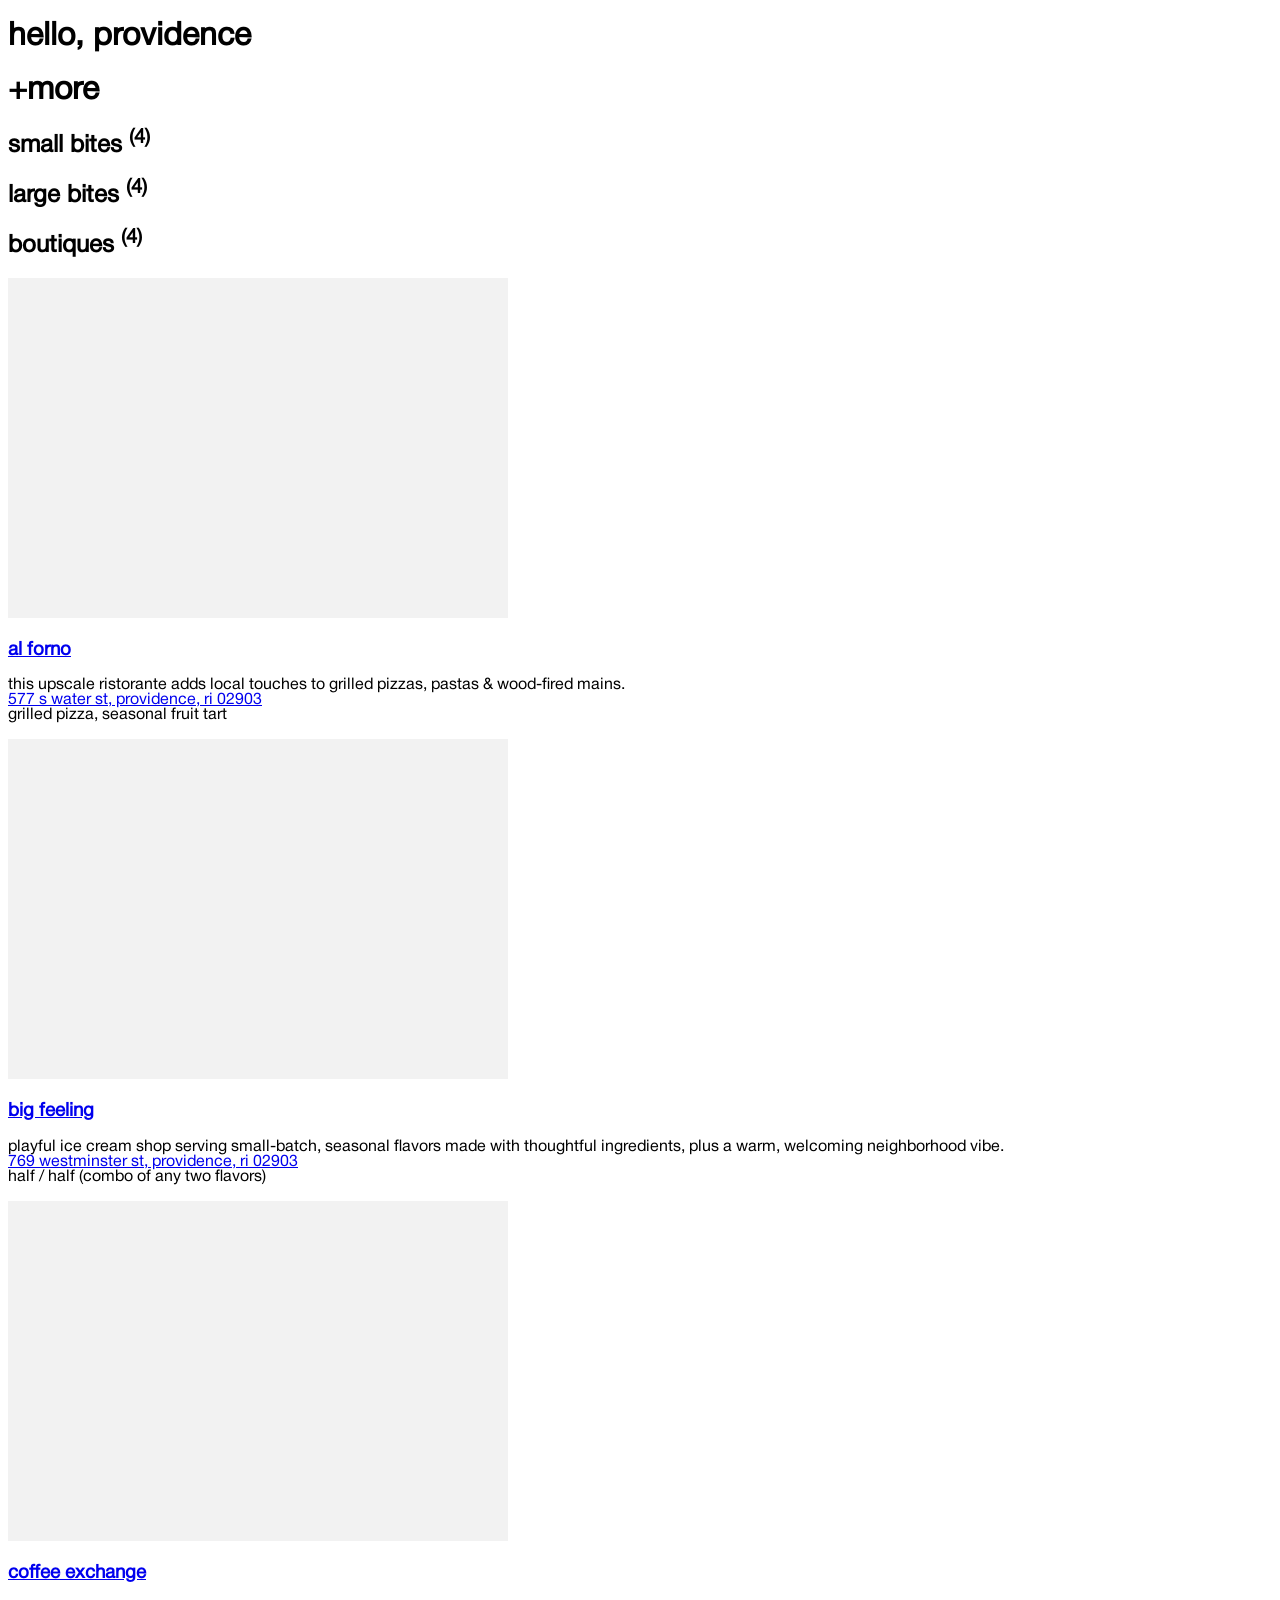
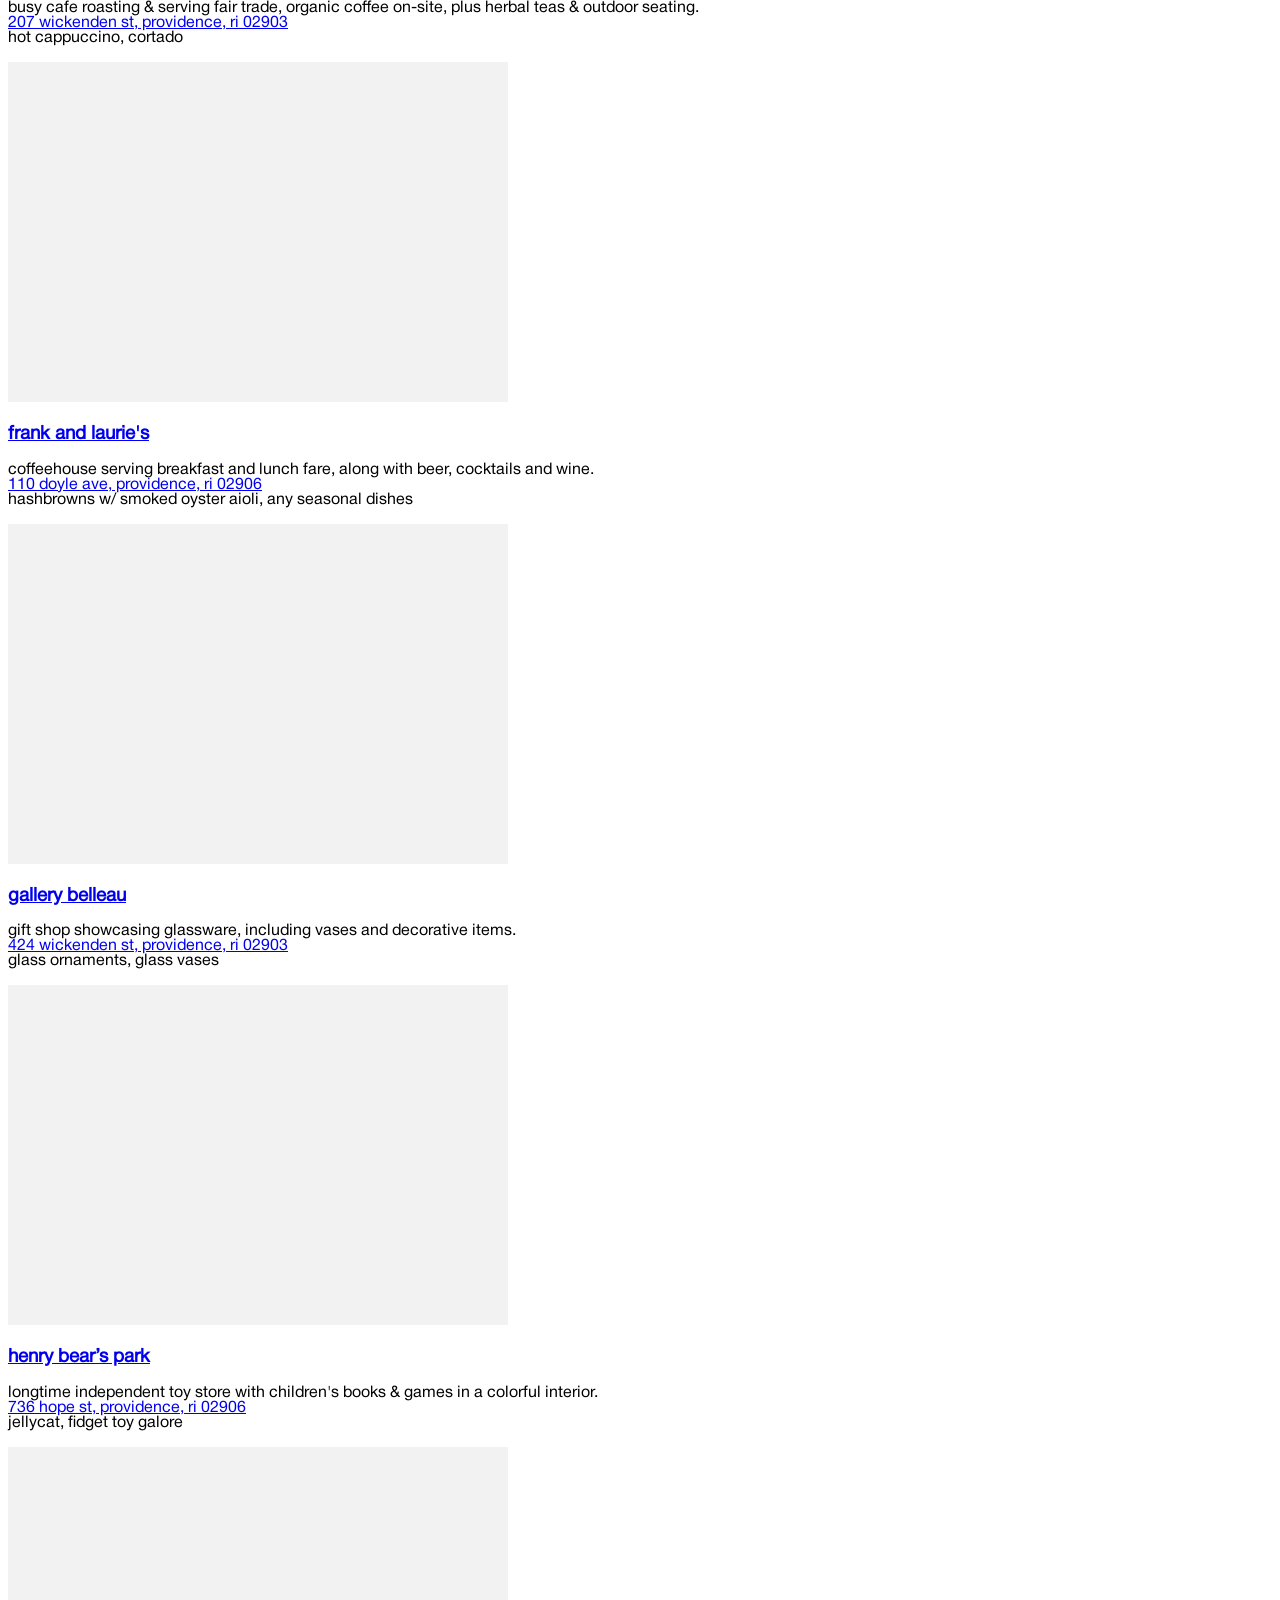
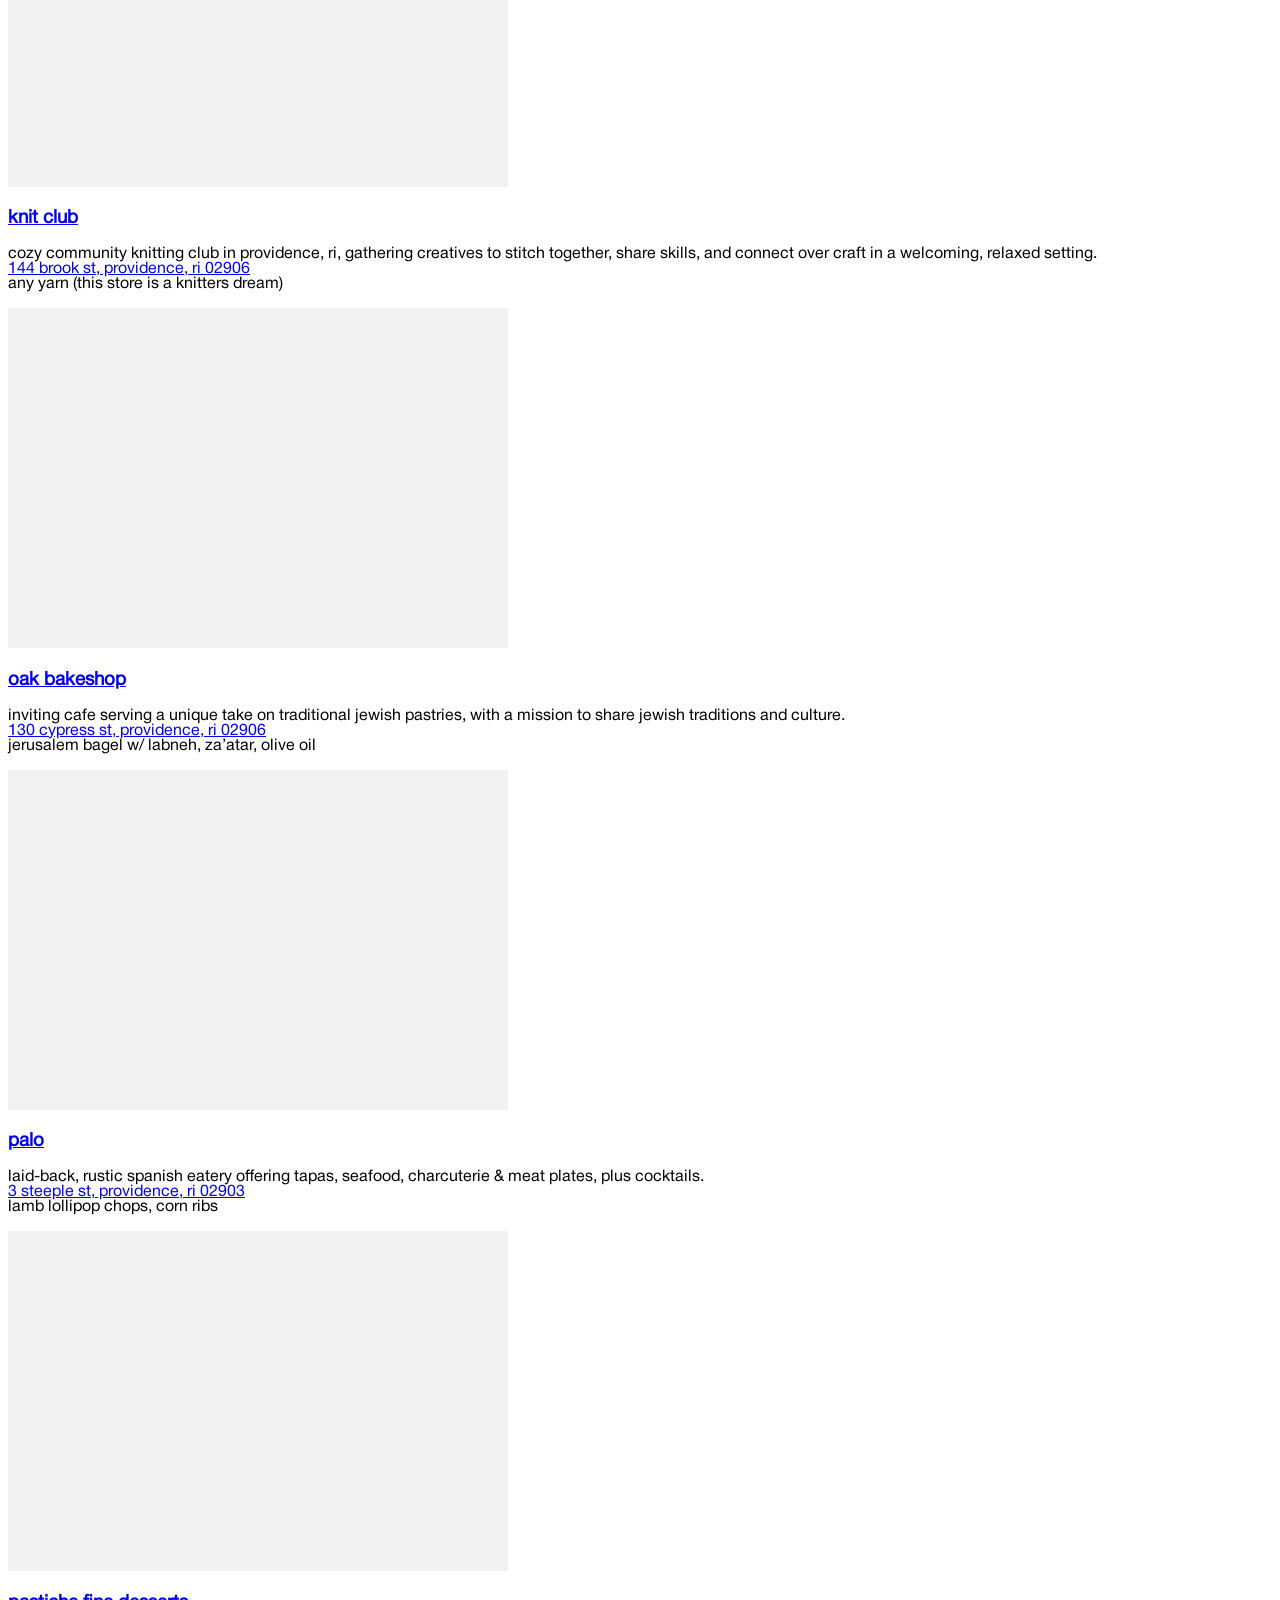
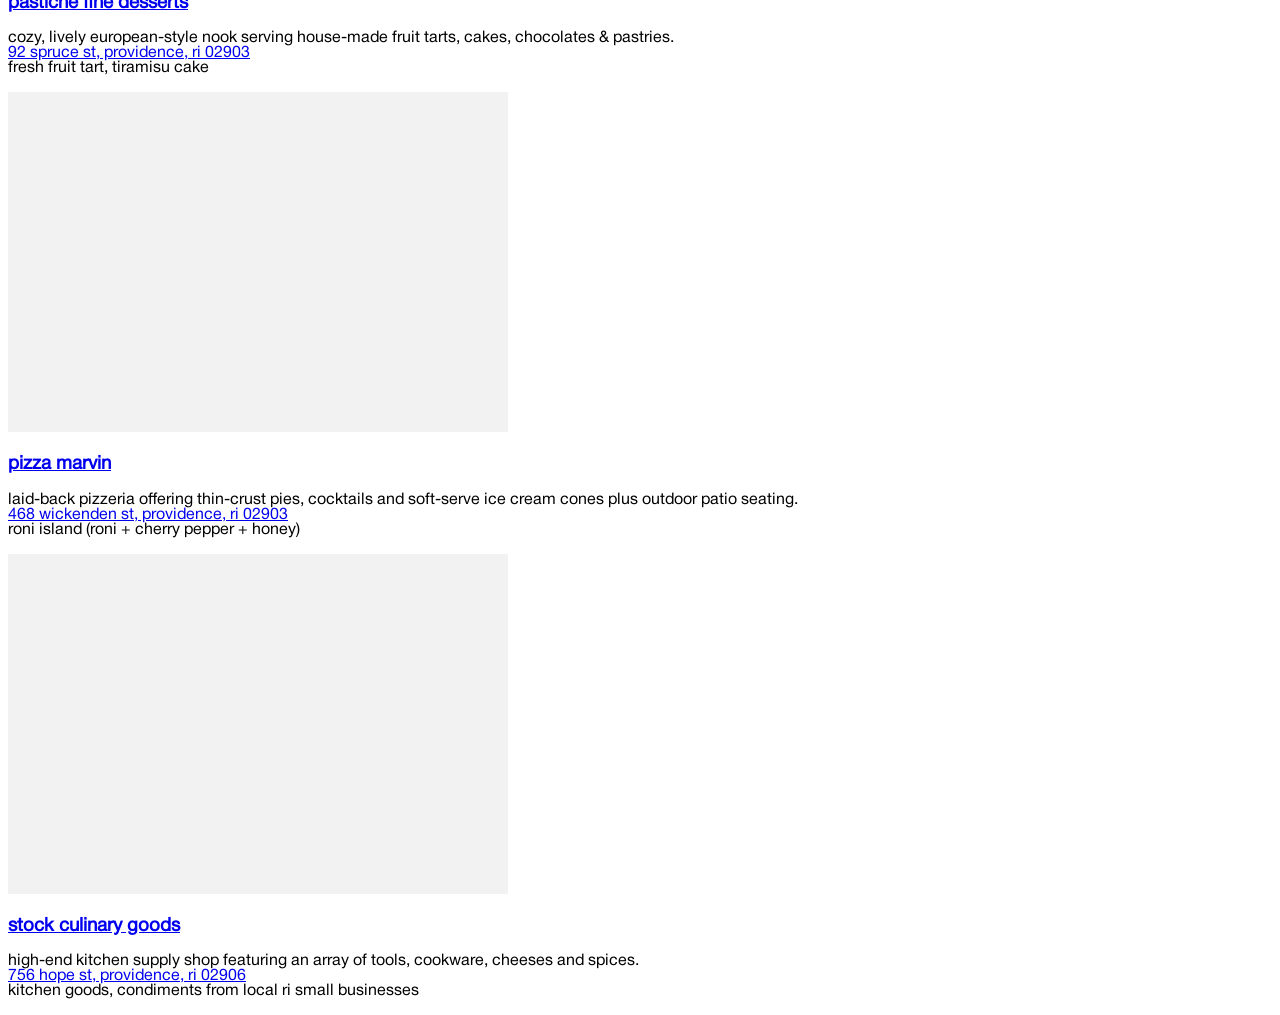
==== index.html @ 83ad40dc "update1" ====
<!DOCTYPE html>
<html lang="en">
<head>
    <meta charset="UTF-8">
    <meta name="viewport" content="width=device-width, initial-scale=1.0">
    <title>home | providence</title>
    <link rel="stylesheet" href="style.css"
</head>
<body>
    <div>
        <h1>hello, providence</h1>
        <h1>+more</h1>
    </div>

    <div>
        <h2>small bites <sup>(4)</sup></h2>
        <h2>large bites <sup>(4)</sup></h2>
        <h2>boutiques <sup>(4)</sup></h2>
    </div>

    <div>
        <img src="images/1.png">
       <h3><a target="_blank" s href="https://alforno.com">al forno</a></h3>
        <p>
            this upscale ristorante adds local touches to grilled pizzas, pastas & wood-fired mains.
            <br><a target="_blank" s href="https://www.google.com/maps/place/Al+Forno+Restaurant/@41.8172946,-71.4032388,16z/data=!4m15!1m8!3m7!1s0x89e445170c5e3917:0x9ec5877bce706dd!2sAl+Forno+Restaurant!8m2!3d41.8172906!4d-71.4006639!10e1!16s%2Fm%2F0zrxqk6!3m5!1s0x89e445170c5e3917:0x9ec5877bce706dd!8m2!3d41.8172906!4d-71.4006639!16s%2Fm%2F0zrxqk6?entry=ttu&g_ep=EgoyMDI2MDEwNy4wIKXMDSoASAFQAw%3D%3D">577 s water st, providence, ri 02903</a>
            <br>grilled pizza, seasonal fruit tart
        </p>

        <img src="images/1.png">
        <h3><a target="_blank" s href="https://bigfeeling.co">big feeling</a></h3>
        <p>
            playful ice cream shop serving small-batch, seasonal flavors made with thoughtful ingredients, plus a warm, welcoming neighborhood vibe.
            <br><a target="_blank" s href="https://www.google.com/maps/place/Big+Feeling+Ice+Cream/@41.8180741,-71.4209844,16z/data=!3m1!4b1!4m6!3m5!1s0x89e445972901b6d5:0xd31dcaf629eb8437!8m2!3d41.8180741!4d-71.4209844!16s%2Fg%2F11wx028qj8?entry=ttu&g_ep=EgoyMDI2MDEwNy4wIKXMDSoASAFQAw%3D%3D">769 westminster st, providence, ri 02903</a>
            <br>half / half (combo of any two flavors)
        </p>

        <img src="images/1.png">
        <h3><a target="_blank" s href="https://www.thecoffeeexchange.com">coffee exchange</a></h3>
        <p>
            busy cafe roasting & serving fair trade, organic coffee on-site, plus herbal teas & outdoor seating.
            <br><a target="_blank" s href="https://www.google.com/maps/place/Coffee+Exchange/@41.849495,-71.4331574,13z/data=!4m10!1m2!2m1!1scoffee+exchange!3m6!1s0x89e44538dcb1b205:0x7f18d53736181c74!8m2!3d41.819287!4d-71.3990847!15sCg9jb2ZmZWUgZXhjaGFuZ2VaESIPY29mZmVlIGV4Y2hhbmdlkgELY29mZmVlX3Nob3CaASRDaGREU1VoTk1HOW5TMFZLVTJSMFRrczFkV0psZUdwUlJSQULgAQD6AQQIABBM!16s%2Fg%2F1tkl4b88?hl=en-us&entry=ttu&g_ep=EgoyMDI2MDEwNy4wIKXMDSoASAFQAw%3D%3D">207 wickenden st, providence, ri 02903</a>
            <br>hot cappuccino, cortado
        </p>

        <img src="images/1.png">
        <h3><a target="_blank" s href="https://www.frankandlauries.com">frank and laurie's</a></h3>
        <p>
            coffeehouse serving breakfast and lunch fare, along with beer, cocktails and wine.
            <br><a target="_blank" s href="https://www.google.com/maps/place/Frank+%26+Laurie's/@41.8389094,-71.4066012,17z/data=!3m1!4b1!4m6!3m5!1s0x89e445951634ce5b:0xa96dbe3b45023be1!8m2!3d41.8389054!4d-71.4040263!16s%2Fg%2F11vwwsp8xj?entry=ttu&g_ep=EgoyMDI2MDEwNy4wIKXMDSoASAFQAw%3D%3D">110 doyle ave, providence, ri 02906</a>
            <br>hashbrowns w/ smoked oyster aioli, any seasonal dishes
        </p>

        <img src="images/1.png">
        <h3><a target="_blank" s href="https://www.gallerybelleau.org">gallery belleau</a></h3>
        <p>
            gift shop showcasing glassware, including vases and decorative items.
            <br><a target="_blank" s href="https://www.google.com/maps/place/Gallery+Belleau/@41.8201222,-71.3973476,17z/data=!3m1!4b1!4m6!3m5!1s0x89e44539de9e779d:0xe9a20b5c691b1d03!8m2!3d41.8201222!4d-71.3947727!16s%2Fg%2F1tf76jkd?entry=ttu&g_ep=EgoyMDI2MDEwNy4wIKXMDSoASAFQAw%3D%3D">424 wickenden st, providence, ri 02903</a>
            <br>glass ornaments, glass vases
        </p>

        <img src="images/1.png">
        <h3><a target="_blank" s href="https://www.henrybear.com/?srsltid=AfmBOoqhXeXib43JAbtxVqI1ZJaVamvURaIZj5Hb8Qi1Lo8xmado3zVJ">henry bear’s park</a></h3>
        <p>
            longtime independent toy store with children's books & games in a colorful interior.
            <br><a target="_blank" s href="https://www.google.com/maps/place/Henry+Bear's+Park/@41.8470588,-72.0059654,10z/data=!4m10!1m2!2m1!1sHenry+Bear's+Park!3m6!1s0x89e444c53e3cab33:0xa7258ec29591a5b3!8m2!3d41.8470588!4d-71.3962242!15sChFIZW5yeSBCZWFyJ3MgUGFyayIDiAEBWhMiEWhlbnJ5IGJlYXIncyBwYXJrkgEJdG95X3N0b3Jl4AEA!16s%2Fg%2F11cn2yb5r8?entry=ttu&g_ep=EgoyMDI2MDEwNy4wIKXMDSoASAFQAw%3D%3D">736 hope st, providence, ri 02906</a>
            <br>jellycat, fidget toy galore
        </p>

        <img src="images/1.png">
        <h3><a target="_blank" s href="https://knit.club">knit club</a></h3>
        <p>
            cozy community knitting club in providence, ri, gathering creatives to stitch together, share skills, and connect over craft in a welcoming, relaxed setting. 
            <br><a target="_blank" s href="https://www.google.com/maps/place/KNIT+CLUB/@41.82048,-71.4010409,16z/data=!3m1!4b1!4m6!3m5!1s0x89e445aebd7da13d:0x4e33446d07a8125d!8m2!3d41.820476!4d-71.398466!16s%2Fg%2F11y540ygj0?entry=ttu&g_ep=EgoyMDI2MDEwNy4wIKXMDSoASAFQAw%3D%3D">144 brook st, providence, ri 02906</a>
            <br>any yarn (this store is a knitters dream)
        </p>

        <img src="images/1.png">
        <h3><a target="_blank" s href="https://www.oakbakeshop.com">oak bakeshop</a></h3>
        <p>
            inviting cafe serving a unique take on traditional jewish pastries, with a mission to share jewish traditions and culture.
            <br><a target="_blank" s href="https://www.google.com/maps/place/Oak+Bakeshop/@41.8422651,-71.4051612,17z/data=!3m1!4b1!4m6!3m5!1s0x89e44565239c1e8b:0x482d2095164192ba!8m2!3d41.8422611!4d-71.4025863!16s%2Fg%2F11thr057zn?hl=en-us&entry=ttu&g_ep=EgoyMDI2MDEwNy4wIKXMDSoASAFQAw%3D%3D">130 cypress st, providence, ri 02906</a>
            <br>jerusalem bagel w/ labneh, za’atar, olive oil
        </p>

        <img src="images/1.png">
        <h3><a target="_blank" s href="https://www.paloprovidence.com">palo</a></h3>
        <p>
            laid-back, rustic spanish eatery offering tapas, seafood, charcuterie & meat plates, plus cocktails.
            <br><a target="_blank" s href="https://www.google.com/maps/place/Palo/@41.8273397,-71.4123436,17z/data=!4m15!1m8!3m7!1s0x89e445557a79f9c5:0xde53461dd2050796!2sPalo!8m2!3d41.8273357!4d-71.4097687!10e1!16s%2Fg%2F11fp3q72sl!3m5!1s0x89e445557a79f9c5:0xde53461dd2050796!8m2!3d41.8273357!4d-71.4097687!16s%2Fg%2F11fp3q72sl?entry=ttu&g_ep=EgoyMDI2MDEwNy4wIKXMDSoASAFQAw%3D%3D">3 steeple st, providence, ri 02903</a>
            <br>lamb lollipop chops, corn ribs
        </p>

        <img src="images/1.png">
        <h3><a target="_blank" s href="https://pastichefinedesserts.com">pastiche fine desserts</a></h3>
        <p>
            cozy, lively european-style nook serving house-made fruit tarts, cakes, chocolates & pastries.
            <br><a target="_blank" s href="https://www.google.com/maps/place/Pastiche+Fine+Desserts/@41.8263494,-71.432072,21z/data=!4m6!3m5!1s0x89e4450b014b15bd:0x4443423495795745!8m2!3d41.824204!4d-71.426605!16s%2Fg%2F1tf_twr0?entry=ttu&g_ep=EgoyMDI2MDEwNy4wIKXMDSoASAFQAw%3D%3D">92 spruce st, providence, ri 02903</a>
            <br>fresh fruit tart, tiramisu cake
        </p>

        <img src="images/1.png">
        <h3><a target="_blank" s href="https://www.pizzamarvin.com">pizza marvin</a></h3>
        <p>
            laid-back pizzeria offering thin-crust pies, cocktails and soft-serve ice cream cones plus outdoor patio seating.
            <br><a target="_blank" s href="https://www.google.com/maps/place/Pizza+Marvin/@41.8204385,-71.3986833,16z/data=!4m15!1m8!3m7!1s0x89e445e5009ca6a3:0x1f832dbc7c2581e3!2sPizza+Marvin!8m2!3d41.8204346!4d-71.3938124!10e9!16s%2Fg%2F11qp1cvwdt!3m5!1s0x89e445e5009ca6a3:0x1f832dbc7c2581e3!8m2!3d41.8204346!4d-71.3938124!16s%2Fg%2F11qp1cvwdt?entry=ttu&g_ep=EgoyMDI2MDEwNy4wIKXMDSoASAFQAw%3D%3D">468 wickenden st, providence, ri 02903</a>
            <br>roni island (roni + cherry pepper + honey)
        </p>

        <img src="images/1.png">
        <h3><a target="_blank" s href="https://www.stockculinarygoods.com">stock culinary goods</a></h3>
        <p>
            high-end kitchen supply shop featuring an array of tools, cookware, cheeses and spices.
            <br><a target="_blank" s href="https://www.google.com/maps/place/Stock+Culinary+Goods/@41.84758,-71.3985279,17z/data=!3m1!4b1!4m6!3m5!1s0x89e444c50d5ee10f:0xeb68352dc3e19455!8m2!3d41.847576!4d-71.395953!16s%2Fg%2F12646smh8?entry=ttu&g_ep=EgoyMDI2MDEwNy4wIKXMDSoASAFQAw%3D%3D">756 hope st, providence, ri 02906</a>
            <br>kitchen goods, condiments from local ri small businesses
        </p>
    </div>
</body>
</html>
---- style.css ----
@font-face {
    font-family:"helveticaneue";
    src: url("fonts/HelveticaNeueRoman.otf");
}

body{
    font-family:"helveticaneue";
}
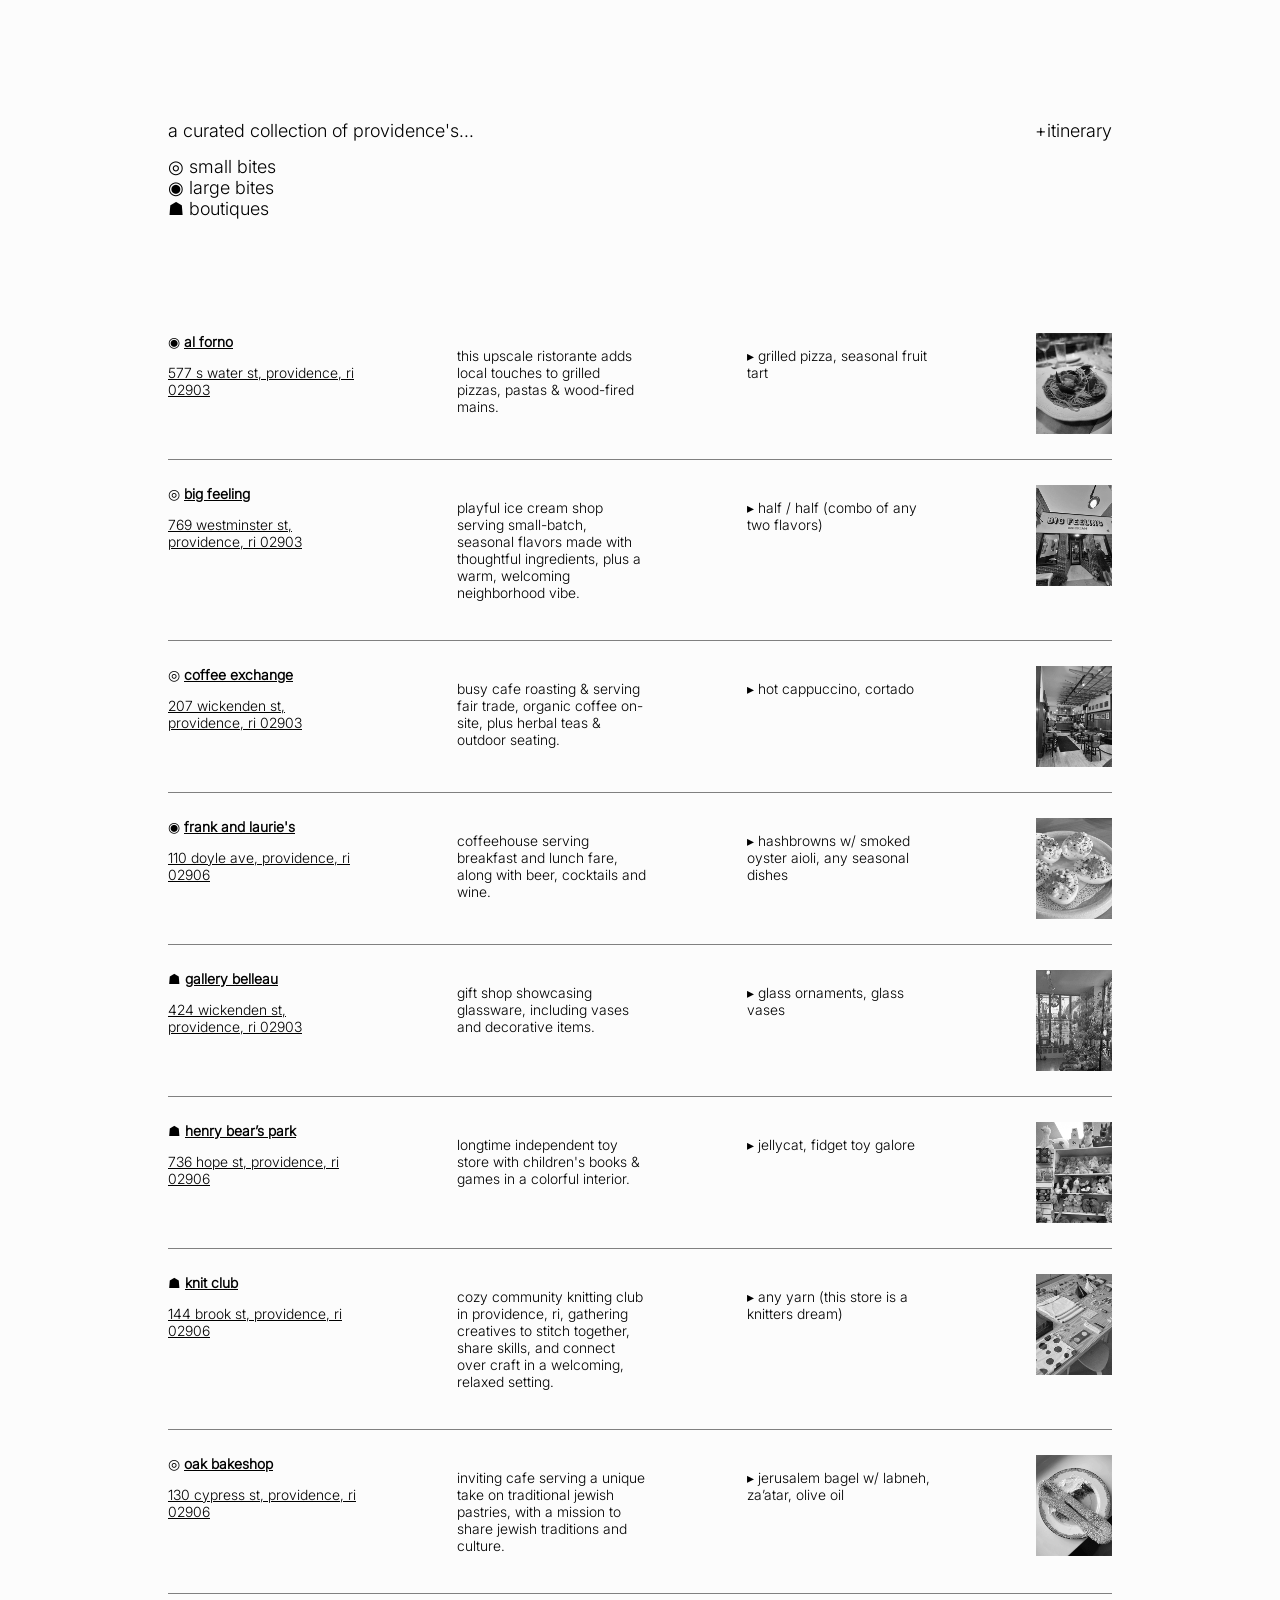
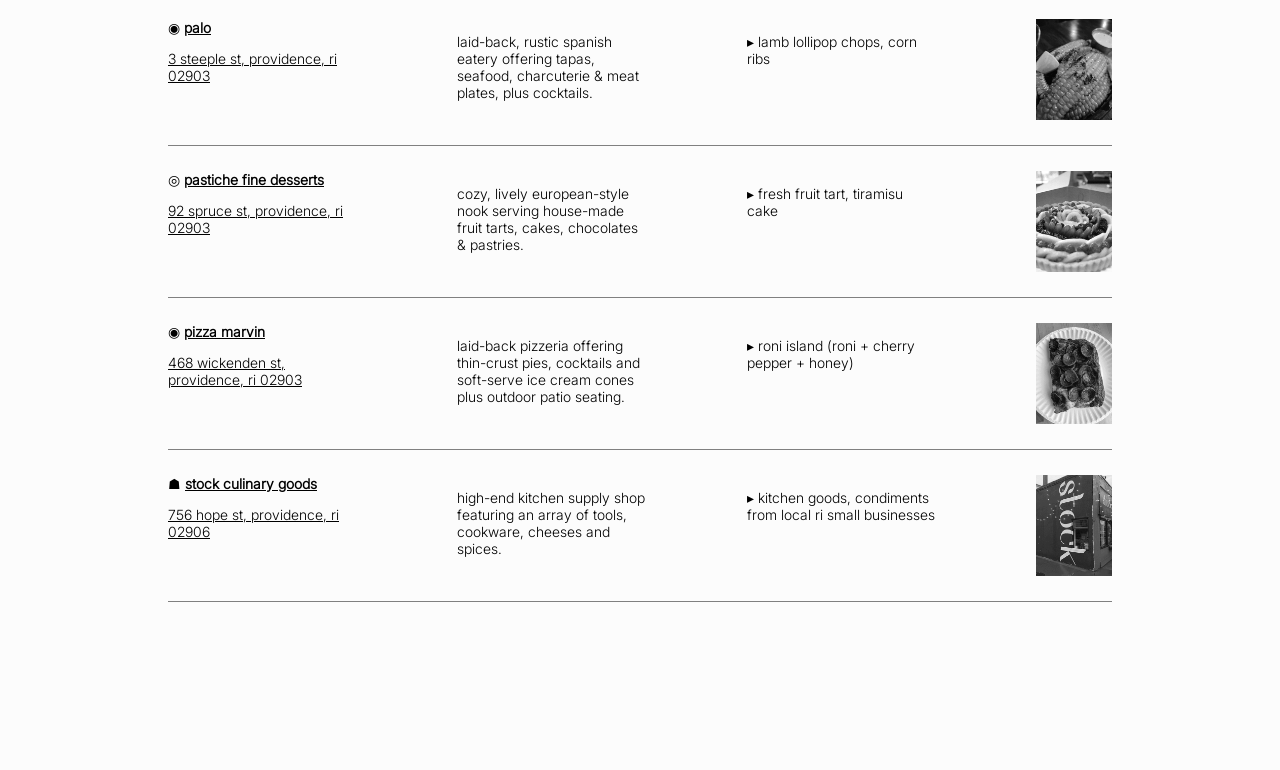
==== commit 874a5767: "update" ====
--- a/index.html
+++ b/index.html
@@ -4,116 +4,144 @@
     <meta charset="UTF-8">
     <meta name="viewport" content="width=device-width, initial-scale=1.0">
     <title>home | providence</title>
-    <link rel="stylesheet" href="style.css"
+    <link rel="stylesheet" href="style.css">
 </head>
 <body>
-    <div>
-        <h1>hello, providence</h1>
-        <h1>+more</h1>
+    <div id="heading">
+       
+       <div>
+        <h1>a curated collection of providence's...</h1>
+        <h2>◎ small bites 
+        <br>◉ large bites 
+        <br>☗ boutiques</h2></div>
+ 
+        <div><h1>+itinerary</h1></div>
     </div>
 
-    <div>
-        <h2>small bites <sup>(4)</sup></h2>
-        <h2>large bites <sup>(4)</sup></h2>
-        <h2>boutiques <sup>(4)</sup></h2>
+    
+<div id="parent">
+    <div class="place">
+        <div>
+           <span>◉ <a target="_blank" s href="https://alforno.com"><b>al forno</b></a></span>
+           <p><a target="_blank" s href="https://www.google.com/maps/place/Al+Forno+Restaurant/@41.8172946,-71.4032388,16z/data=!4m15!1m8!3m7!1s0x89e445170c5e3917:0x9ec5877bce706dd!2sAl+Forno+Restaurant!8m2!3d41.8172906!4d-71.4006639!10e1!16s%2Fm%2F0zrxqk6!3m5!1s0x89e445170c5e3917:0x9ec5877bce706dd!8m2!3d41.8172906!4d-71.4006639!16s%2Fm%2F0zrxqk6?entry=ttu&g_ep=EgoyMDI2MDEwNy4wIKXMDSoASAFQAw%3D%3D">577 s water st, providence, ri 02903</a></p> 
+       </div>
+       <p>
+            this upscale ristorante adds local touches to grilled pizzas, pastas & wood-fired mains.
+        </p>
+        <p>▸ grilled pizza, seasonal fruit tart</p>
+       
+        <img src="images/al.gif" class="gif"> 
     </div>
 
-    <div>
-        <img src="images/1.png">
-       <h3><a target="_blank" s href="https://alforno.com">al forno</a></h3>
-        <p>
-            this upscale ristorante adds local touches to grilled pizzas, pastas & wood-fired mains.
-            <br><a target="_blank" s href="https://www.google.com/maps/place/Al+Forno+Restaurant/@41.8172946,-71.4032388,16z/data=!4m15!1m8!3m7!1s0x89e445170c5e3917:0x9ec5877bce706dd!2sAl+Forno+Restaurant!8m2!3d41.8172906!4d-71.4006639!10e1!16s%2Fm%2F0zrxqk6!3m5!1s0x89e445170c5e3917:0x9ec5877bce706dd!8m2!3d41.8172906!4d-71.4006639!16s%2Fm%2F0zrxqk6?entry=ttu&g_ep=EgoyMDI2MDEwNy4wIKXMDSoASAFQAw%3D%3D">577 s water st, providence, ri 02903</a>
-            <br>grilled pizza, seasonal fruit tart
-        </p>
+    <div class="place">
+        <div>
+        <span>◎ <a target="_blank" s href="https://bigfeeling.co"><b>big feeling</b></a></span>
+            <p><a target="_blank" s href="https://www.google.com/maps/place/Big+Feeling+Ice+Cream/@41.8180741,-71.4209844,16z/data=!3m1!4b1!4m6!3m5!1s0x89e445972901b6d5:0xd31dcaf629eb8437!8m2!3d41.8180741!4d-71.4209844!16s%2Fg%2F11wx028qj8?entry=ttu&g_ep=EgoyMDI2MDEwNy4wIKXMDSoASAFQAw%3D%3D">769 westminster st, providence, ri 02903</a></p>
+        </div>
+        <p>playful ice cream shop serving small-batch, seasonal flavors made with thoughtful ingredients, plus a warm, welcoming neighborhood vibe.</p>
+        <p>▸ half / half (combo of any two flavors)</p>
+        <img src="images/big.gif" class="gif">
+    </div>
 
-        <img src="images/1.png">
-        <h3><a target="_blank" s href="https://bigfeeling.co">big feeling</a></h3>
-        <p>
-            playful ice cream shop serving small-batch, seasonal flavors made with thoughtful ingredients, plus a warm, welcoming neighborhood vibe.
-            <br><a target="_blank" s href="https://www.google.com/maps/place/Big+Feeling+Ice+Cream/@41.8180741,-71.4209844,16z/data=!3m1!4b1!4m6!3m5!1s0x89e445972901b6d5:0xd31dcaf629eb8437!8m2!3d41.8180741!4d-71.4209844!16s%2Fg%2F11wx028qj8?entry=ttu&g_ep=EgoyMDI2MDEwNy4wIKXMDSoASAFQAw%3D%3D">769 westminster st, providence, ri 02903</a>
-            <br>half / half (combo of any two flavors)
-        </p>
+    <div class="place">
+        <div>
+        <span>◎ <a target="_blank" s href="https://www.thecoffeeexchange.com"><b>coffee exchange</b></a></span>
+            <p><a target="_blank" s href="https://www.google.com/maps/place/Coffee+Exchange/@41.849495,-71.4331574,13z/data=!4m10!1m2!2m1!1scoffee+exchange!3m6!1s0x89e44538dcb1b205:0x7f18d53736181c74!8m2!3d41.819287!4d-71.3990847!15sCg9jb2ZmZWUgZXhjaGFuZ2VaESIPY29mZmVlIGV4Y2hhbmdlkgELY29mZmVlX3Nob3CaASRDaGREU1VoTk1HOW5TMFZLVTJSMFRrczFkV0psZUdwUlJSQULgAQD6AQQIABBM!16s%2Fg%2F1tkl4b88?hl=en-us&entry=ttu&g_ep=EgoyMDI2MDEwNy4wIKXMDSoASAFQAw%3D%3D">207 wickenden st, providence, ri 02903</a></p>
+        </div>
+        <p>busy cafe roasting & serving fair trade, organic coffee on-site, plus herbal teas & outdoor seating.</p>
+        <p>▸ hot cappuccino, cortado</p>
+        <img src="images/cofx.gif" class="gif">
+    </div>
 
-        <img src="images/1.png">
-        <h3><a target="_blank" s href="https://www.thecoffeeexchange.com">coffee exchange</a></h3>
-        <p>
-            busy cafe roasting & serving fair trade, organic coffee on-site, plus herbal teas & outdoor seating.
-            <br><a target="_blank" s href="https://www.google.com/maps/place/Coffee+Exchange/@41.849495,-71.4331574,13z/data=!4m10!1m2!2m1!1scoffee+exchange!3m6!1s0x89e44538dcb1b205:0x7f18d53736181c74!8m2!3d41.819287!4d-71.3990847!15sCg9jb2ZmZWUgZXhjaGFuZ2VaESIPY29mZmVlIGV4Y2hhbmdlkgELY29mZmVlX3Nob3CaASRDaGREU1VoTk1HOW5TMFZLVTJSMFRrczFkV0psZUdwUlJSQULgAQD6AQQIABBM!16s%2Fg%2F1tkl4b88?hl=en-us&entry=ttu&g_ep=EgoyMDI2MDEwNy4wIKXMDSoASAFQAw%3D%3D">207 wickenden st, providence, ri 02903</a>
-            <br>hot cappuccino, cortado
-        </p>
+    <div class="place">
+        <div>
+        <span>◉ <a target="_blank" s href="https://www.frankandlauries.com"><b>frank and laurie's</b></a></span>
+            <p><a target="_blank" s href="https://www.google.com/maps/place/Frank+%26+Laurie's/@41.8389094,-71.4066012,17z/data=!3m1!4b1!4m6!3m5!1s0x89e445951634ce5b:0xa96dbe3b45023be1!8m2!3d41.8389054!4d-71.4040263!16s%2Fg%2F11vwwsp8xj?entry=ttu&g_ep=EgoyMDI2MDEwNy4wIKXMDSoASAFQAw%3D%3D">110 doyle ave, providence, ri 02906</a></p>
+        </div>
+        <p>coffeehouse serving breakfast and lunch fare, along with beer, cocktails and wine.</p>
+        <p>▸ hashbrowns w/ smoked oyster aioli, any seasonal dishes</p>
+        <img src="images/frank.gif" class="gif">
+    </div>
 
-        <img src="images/1.png">
-        <h3><a target="_blank" s href="https://www.frankandlauries.com">frank and laurie's</a></h3>
-        <p>
-            coffeehouse serving breakfast and lunch fare, along with beer, cocktails and wine.
-            <br><a target="_blank" s href="https://www.google.com/maps/place/Frank+%26+Laurie's/@41.8389094,-71.4066012,17z/data=!3m1!4b1!4m6!3m5!1s0x89e445951634ce5b:0xa96dbe3b45023be1!8m2!3d41.8389054!4d-71.4040263!16s%2Fg%2F11vwwsp8xj?entry=ttu&g_ep=EgoyMDI2MDEwNy4wIKXMDSoASAFQAw%3D%3D">110 doyle ave, providence, ri 02906</a>
-            <br>hashbrowns w/ smoked oyster aioli, any seasonal dishes
-        </p>
+    <div class="place">
+        <div>
+        <span>☗ <a target="_blank" s href="https://www.gallerybelleau.org"><b>gallery belleau</b></a></span>
+            <p><a target="_blank" s href="https://www.google.com/maps/place/Gallery+Belleau/@41.8201222,-71.3973476,17z/data=!3m1!4b1!4m6!3m5!1s0x89e44539de9e779d:0xe9a20b5c691b1d03!8m2!3d41.8201222!4d-71.3947727!16s%2Fg%2F1tf76jkd?entry=ttu&g_ep=EgoyMDI2MDEwNy4wIKXMDSoASAFQAw%3D%3D">424 wickenden st, providence, ri 02903</a></p>
+            </div>
+        <p>gift shop showcasing glassware, including vases and decorative items.</p>
+        <p>▸ glass ornaments, glass vases</p>
+        <img src="images/gal.gif" class="gif">
+    </div>
 
-        <img src="images/1.png">
-        <h3><a target="_blank" s href="https://www.gallerybelleau.org">gallery belleau</a></h3>
-        <p>
-            gift shop showcasing glassware, including vases and decorative items.
-            <br><a target="_blank" s href="https://www.google.com/maps/place/Gallery+Belleau/@41.8201222,-71.3973476,17z/data=!3m1!4b1!4m6!3m5!1s0x89e44539de9e779d:0xe9a20b5c691b1d03!8m2!3d41.8201222!4d-71.3947727!16s%2Fg%2F1tf76jkd?entry=ttu&g_ep=EgoyMDI2MDEwNy4wIKXMDSoASAFQAw%3D%3D">424 wickenden st, providence, ri 02903</a>
-            <br>glass ornaments, glass vases
-        </p>
+    <div class="place">
+        <div>
+        <span>☗ <a target="_blank" s href="https://www.henrybear.com/?srsltid=AfmBOoqhXeXib43JAbtxVqI1ZJaVamvURaIZj5Hb8Qi1Lo8xmado3zVJ"><b>henry bear’s park</b></a></span>
+            <p><a target="_blank" s href="https://www.google.com/maps/place/Henry+Bear's+Park/@41.8470588,-72.0059654,10z/data=!4m10!1m2!2m1!1sHenry+Bear's+Park!3m6!1s0x89e444c53e3cab33:0xa7258ec29591a5b3!8m2!3d41.8470588!4d-71.3962242!15sChFIZW5yeSBCZWFyJ3MgUGFyayIDiAEBWhMiEWhlbnJ5IGJlYXIncyBwYXJrkgEJdG95X3N0b3Jl4AEA!16s%2Fg%2F11cn2yb5r8?entry=ttu&g_ep=EgoyMDI2MDEwNy4wIKXMDSoASAFQAw%3D%3D">736 hope st, providence, ri 02906</a></p>
+        </div>
+        <p>longtime independent toy store with children's books & games in a colorful interior.</p>
+        <p>▸ jellycat, fidget toy galore</p>
+        <img src="images/hen.gif" class="gif">
+    </div>
 
-        <img src="images/1.png">
-        <h3><a target="_blank" s href="https://www.henrybear.com/?srsltid=AfmBOoqhXeXib43JAbtxVqI1ZJaVamvURaIZj5Hb8Qi1Lo8xmado3zVJ">henry bear’s park</a></h3>
-        <p>
-            longtime independent toy store with children's books & games in a colorful interior.
-            <br><a target="_blank" s href="https://www.google.com/maps/place/Henry+Bear's+Park/@41.8470588,-72.0059654,10z/data=!4m10!1m2!2m1!1sHenry+Bear's+Park!3m6!1s0x89e444c53e3cab33:0xa7258ec29591a5b3!8m2!3d41.8470588!4d-71.3962242!15sChFIZW5yeSBCZWFyJ3MgUGFyayIDiAEBWhMiEWhlbnJ5IGJlYXIncyBwYXJrkgEJdG95X3N0b3Jl4AEA!16s%2Fg%2F11cn2yb5r8?entry=ttu&g_ep=EgoyMDI2MDEwNy4wIKXMDSoASAFQAw%3D%3D">736 hope st, providence, ri 02906</a>
-            <br>jellycat, fidget toy galore
-        </p>
+    <div class="place">
+        <div>
+        <span>☗ <a target="_blank" s href="https://knit.club"><b>knit club</b></a></span>
+            <p><a target="_blank" s href="https://www.google.com/maps/place/KNIT+CLUB/@41.82048,-71.4010409,16z/data=!3m1!4b1!4m6!3m5!1s0x89e445aebd7da13d:0x4e33446d07a8125d!8m2!3d41.820476!4d-71.398466!16s%2Fg%2F11y540ygj0?entry=ttu&g_ep=EgoyMDI2MDEwNy4wIKXMDSoASAFQAw%3D%3D">144 brook st, providence, ri 02906</a></p>
+        </div>
+        <p>cozy community knitting club in providence, ri, gathering creatives to stitch together, share skills, and connect over craft in a welcoming, relaxed setting.</p> 
+        <p>▸ any yarn (this store is a knitters dream)</p>
+        <img src="images/knit.gif" class="gif"> 
+    </div>
 
-        <img src="images/1.png">
-        <h3><a target="_blank" s href="https://knit.club">knit club</a></h3>
-        <p>
-            cozy community knitting club in providence, ri, gathering creatives to stitch together, share skills, and connect over craft in a welcoming, relaxed setting. 
-            <br><a target="_blank" s href="https://www.google.com/maps/place/KNIT+CLUB/@41.82048,-71.4010409,16z/data=!3m1!4b1!4m6!3m5!1s0x89e445aebd7da13d:0x4e33446d07a8125d!8m2!3d41.820476!4d-71.398466!16s%2Fg%2F11y540ygj0?entry=ttu&g_ep=EgoyMDI2MDEwNy4wIKXMDSoASAFQAw%3D%3D">144 brook st, providence, ri 02906</a>
-            <br>any yarn (this store is a knitters dream)
-        </p>
+    <div class="place"> 
+        <div>
+        <span>◎ <a target="_blank" s href="https://www.oakbakeshop.com"><b>oak bakeshop</b></a></span>
+            <p><a target="_blank" s href="https://www.google.com/maps/place/Oak+Bakeshop/@41.8422651,-71.4051612,17z/data=!3m1!4b1!4m6!3m5!1s0x89e44565239c1e8b:0x482d2095164192ba!8m2!3d41.8422611!4d-71.4025863!16s%2Fg%2F11thr057zn?hl=en-us&entry=ttu&g_ep=EgoyMDI2MDEwNy4wIKXMDSoASAFQAw%3D%3D">130 cypress st, providence, ri 02906</a></p>
+        </div>
+        <p>inviting cafe serving a unique take on traditional jewish pastries, with a mission to share jewish traditions and culture.</p>
+        <p>▸ jerusalem bagel w/ labneh, za’atar, olive oil</p>
+        <img src="images/oat.gif" class="gif">
+    </div>
 
-        <img src="images/1.png">
-        <h3><a target="_blank" s href="https://www.oakbakeshop.com">oak bakeshop</a></h3>
-        <p>
-            inviting cafe serving a unique take on traditional jewish pastries, with a mission to share jewish traditions and culture.
-            <br><a target="_blank" s href="https://www.google.com/maps/place/Oak+Bakeshop/@41.8422651,-71.4051612,17z/data=!3m1!4b1!4m6!3m5!1s0x89e44565239c1e8b:0x482d2095164192ba!8m2!3d41.8422611!4d-71.4025863!16s%2Fg%2F11thr057zn?hl=en-us&entry=ttu&g_ep=EgoyMDI2MDEwNy4wIKXMDSoASAFQAw%3D%3D">130 cypress st, providence, ri 02906</a>
-            <br>jerusalem bagel w/ labneh, za’atar, olive oil
-        </p>
+    <div class="place">
+        <div>
+        <span>◉ <a target="_blank" s href="https://www.paloprovidence.com"><b>palo</b></a></span>
+            <p><a target="_blank" s href="https://www.google.com/maps/place/Palo/@41.8273397,-71.4123436,17z/data=!4m15!1m8!3m7!1s0x89e445557a79f9c5:0xde53461dd2050796!2sPalo!8m2!3d41.8273357!4d-71.4097687!10e1!16s%2Fg%2F11fp3q72sl!3m5!1s0x89e445557a79f9c5:0xde53461dd2050796!8m2!3d41.8273357!4d-71.4097687!16s%2Fg%2F11fp3q72sl?entry=ttu&g_ep=EgoyMDI2MDEwNy4wIKXMDSoASAFQAw%3D%3D">3 steeple st, providence, ri 02903</a></p>
+            </div>
+        <p>laid-back, rustic spanish eatery offering tapas, seafood, charcuterie & meat plates, plus cocktails.</p>
+        <p>▸ lamb lollipop chops, corn ribs</p>
+        <img src="images/palo.gif" class="gif"> 
+    </div>
 
-        <img src="images/1.png">
-        <h3><a target="_blank" s href="https://www.paloprovidence.com">palo</a></h3>
-        <p>
-            laid-back, rustic spanish eatery offering tapas, seafood, charcuterie & meat plates, plus cocktails.
-            <br><a target="_blank" s href="https://www.google.com/maps/place/Palo/@41.8273397,-71.4123436,17z/data=!4m15!1m8!3m7!1s0x89e445557a79f9c5:0xde53461dd2050796!2sPalo!8m2!3d41.8273357!4d-71.4097687!10e1!16s%2Fg%2F11fp3q72sl!3m5!1s0x89e445557a79f9c5:0xde53461dd2050796!8m2!3d41.8273357!4d-71.4097687!16s%2Fg%2F11fp3q72sl?entry=ttu&g_ep=EgoyMDI2MDEwNy4wIKXMDSoASAFQAw%3D%3D">3 steeple st, providence, ri 02903</a>
-            <br>lamb lollipop chops, corn ribs
-        </p>
+    <div class="place">
+        <div>
+        <span>◎ <a target="_blank" s href="https://pastichefinedesserts.com"><b>pastiche fine desserts</b></a></span>
+            <p><a target="_blank" s href="https://www.google.com/maps/place/Pastiche+Fine+Desserts/@41.8263494,-71.432072,21z/data=!4m6!3m5!1s0x89e4450b014b15bd:0x4443423495795745!8m2!3d41.824204!4d-71.426605!16s%2Fg%2F1tf_twr0?entry=ttu&g_ep=EgoyMDI2MDEwNy4wIKXMDSoASAFQAw%3D%3D">92 spruce st, providence, ri 02903</a></p>
+        </div>
+        <p>cozy, lively european-style nook serving house-made fruit tarts, cakes, chocolates & pastries.</p>
+        <p>▸ fresh fruit tart, tiramisu cake</p>
+        <img src="images/pas.gif" class="gif"> 
+    </div>
 
-        <img src="images/1.png">
-        <h3><a target="_blank" s href="https://pastichefinedesserts.com">pastiche fine desserts</a></h3>
-        <p>
-            cozy, lively european-style nook serving house-made fruit tarts, cakes, chocolates & pastries.
-            <br><a target="_blank" s href="https://www.google.com/maps/place/Pastiche+Fine+Desserts/@41.8263494,-71.432072,21z/data=!4m6!3m5!1s0x89e4450b014b15bd:0x4443423495795745!8m2!3d41.824204!4d-71.426605!16s%2Fg%2F1tf_twr0?entry=ttu&g_ep=EgoyMDI2MDEwNy4wIKXMDSoASAFQAw%3D%3D">92 spruce st, providence, ri 02903</a>
-            <br>fresh fruit tart, tiramisu cake
-        </p>
+    <div class="place">
+        <div>
+        <span>◉ <a target="_blank" s href="https://www.pizzamarvin.com"><b>pizza marvin</b></a></span>
+        <p><a target="_blank" s href="https://www.google.com/maps/place/Pizza+Marvin/@41.8204385,-71.3986833,16z/data=!4m15!1m8!3m7!1s0x89e445e5009ca6a3:0x1f832dbc7c2581e3!2sPizza+Marvin!8m2!3d41.8204346!4d-71.3938124!10e9!16s%2Fg%2F11qp1cvwdt!3m5!1s0x89e445e5009ca6a3:0x1f832dbc7c2581e3!8m2!3d41.8204346!4d-71.3938124!16s%2Fg%2F11qp1cvwdt?entry=ttu&g_ep=EgoyMDI2MDEwNy4wIKXMDSoASAFQAw%3D%3D">468 wickenden st, providence, ri 02903</a></p>
+        </div>
+        <p>laid-back pizzeria offering thin-crust pies, cocktails and soft-serve ice cream cones plus outdoor patio seating.</p>
+        <p>▸ roni island (roni + cherry pepper + honey)</p>
+       <img src="images/pizza.gif" class="gif"> 
+    </div>
 
-        <img src="images/1.png">
-        <h3><a target="_blank" s href="https://www.pizzamarvin.com">pizza marvin</a></h3>
-        <p>
-            laid-back pizzeria offering thin-crust pies, cocktails and soft-serve ice cream cones plus outdoor patio seating.
-            <br><a target="_blank" s href="https://www.google.com/maps/place/Pizza+Marvin/@41.8204385,-71.3986833,16z/data=!4m15!1m8!3m7!1s0x89e445e5009ca6a3:0x1f832dbc7c2581e3!2sPizza+Marvin!8m2!3d41.8204346!4d-71.3938124!10e9!16s%2Fg%2F11qp1cvwdt!3m5!1s0x89e445e5009ca6a3:0x1f832dbc7c2581e3!8m2!3d41.8204346!4d-71.3938124!16s%2Fg%2F11qp1cvwdt?entry=ttu&g_ep=EgoyMDI2MDEwNy4wIKXMDSoASAFQAw%3D%3D">468 wickenden st, providence, ri 02903</a>
-            <br>roni island (roni + cherry pepper + honey)
-        </p>
-
-        <img src="images/1.png">
-        <h3><a target="_blank" s href="https://www.stockculinarygoods.com">stock culinary goods</a></h3>
-        <p>
-            high-end kitchen supply shop featuring an array of tools, cookware, cheeses and spices.
-            <br><a target="_blank" s href="https://www.google.com/maps/place/Stock+Culinary+Goods/@41.84758,-71.3985279,17z/data=!3m1!4b1!4m6!3m5!1s0x89e444c50d5ee10f:0xeb68352dc3e19455!8m2!3d41.847576!4d-71.395953!16s%2Fg%2F12646smh8?entry=ttu&g_ep=EgoyMDI2MDEwNy4wIKXMDSoASAFQAw%3D%3D">756 hope st, providence, ri 02906</a>
-            <br>kitchen goods, condiments from local ri small businesses
-        </p>
+    <div class="place">
+        <div>
+        <span>☗ <a target="_blank" s href="https://www.stockculinarygoods.com"><b>stock culinary goods</b></a></span>
+            <p><a target="_blank" s href="https://www.google.com/maps/place/Stock+Culinary+Goods/@41.84758,-71.3985279,17z/data=!3m1!4b1!4m6!3m5!1s0x89e444c50d5ee10f:0xeb68352dc3e19455!8m2!3d41.847576!4d-71.395953!16s%2Fg%2F12646smh8?entry=ttu&g_ep=EgoyMDI2MDEwNy4wIKXMDSoASAFQAw%3D%3D">756 hope st, providence, ri 02906</a></p>
+        </div>
+        <p>high-end kitchen supply shop featuring an array of tools, cookware, cheeses and spices.</p>
+        <p>▸ kitchen goods, condiments from local ri small businesses</p>
+        <img src="images/stock.gif" class="gif"> 
     </div>
+</div>
 </body>
 </html>
--- a/style.css
+++ b/style.css
@@ -1,8 +1,69 @@
 @font-face {
-    font-family:"helveticaneue";
-    src: url("fonts/HelveticaNeueRoman.otf");
+    font-family:"inter";
+    src: url("fonts/Inter_Light.ttf");
+}
+    
+body{
+    font-family:"inter";
+
+    padding: 160px;
+    padding-top: 100px;
+
+    background-color: #fcfcfc;
+
 }
 
-body{
-    font-family:"helveticaneue";
-}+h1,h2{
+    font-size: 18px;
+    font-weight: 500;
+}
+
+p{
+    font-size: 14px;
+}
+
+span {
+  font-size: 14px;
+}
+
+#heading {
+            display: flex;
+            flex-direction: row;
+            height: 200px;
+            justify-content: space-between;
+}
+
+#parent > div{
+    display: grid;
+    gap: 100px;
+    grid-template-columns: 2fr 2fr 2fr .8fr;
+    padding-bottom: 25px;
+    padding-top: 25px;
+    border-bottom: .8px solid grey;
+    
+}
+
+.place > div {
+    display: flex;
+    flex-direction: column;
+}
+
+.place img {
+    width: 100%;
+}
+
+a {
+    color:black
+}
+
+a:hover { 
+    color: hotpink;
+}
+
+.gif {
+  filter: grayscale(100%);
+}
+
+.gif:hover {
+  filter: grayscale(0%);
+}
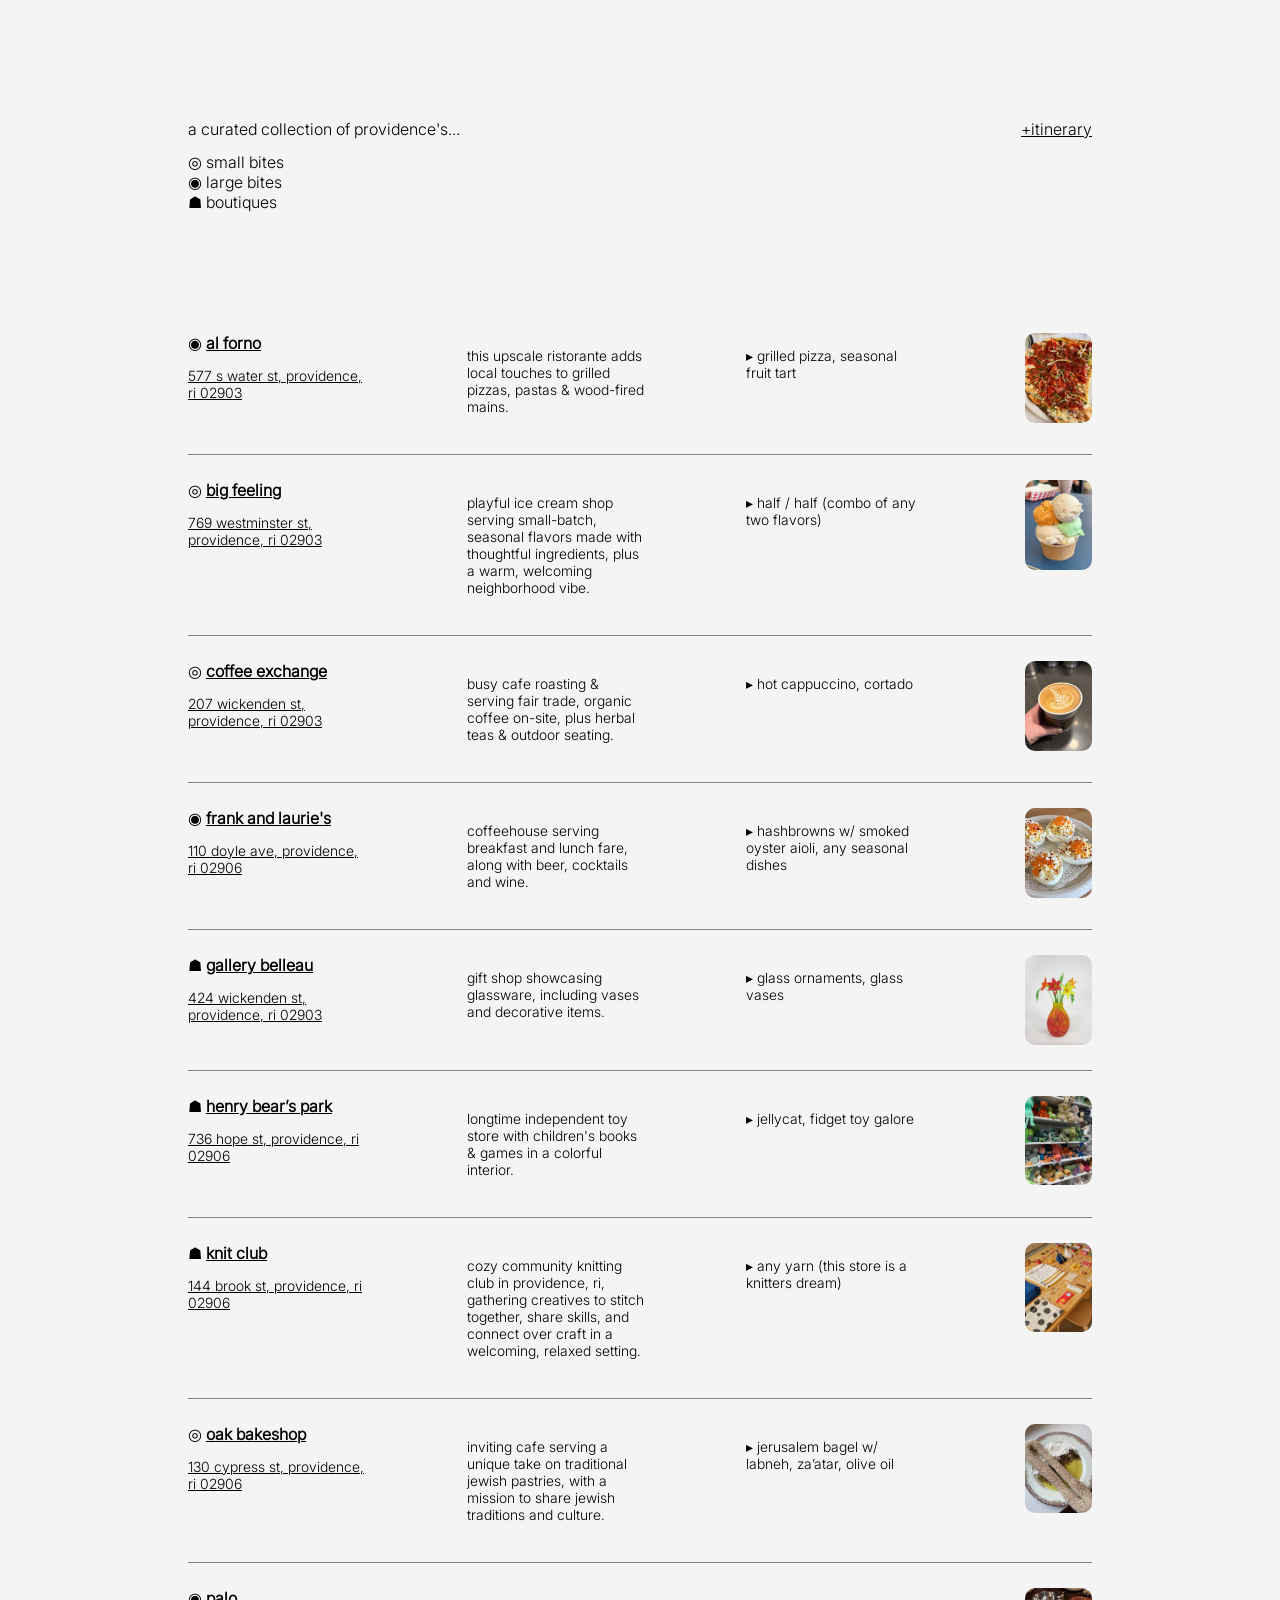
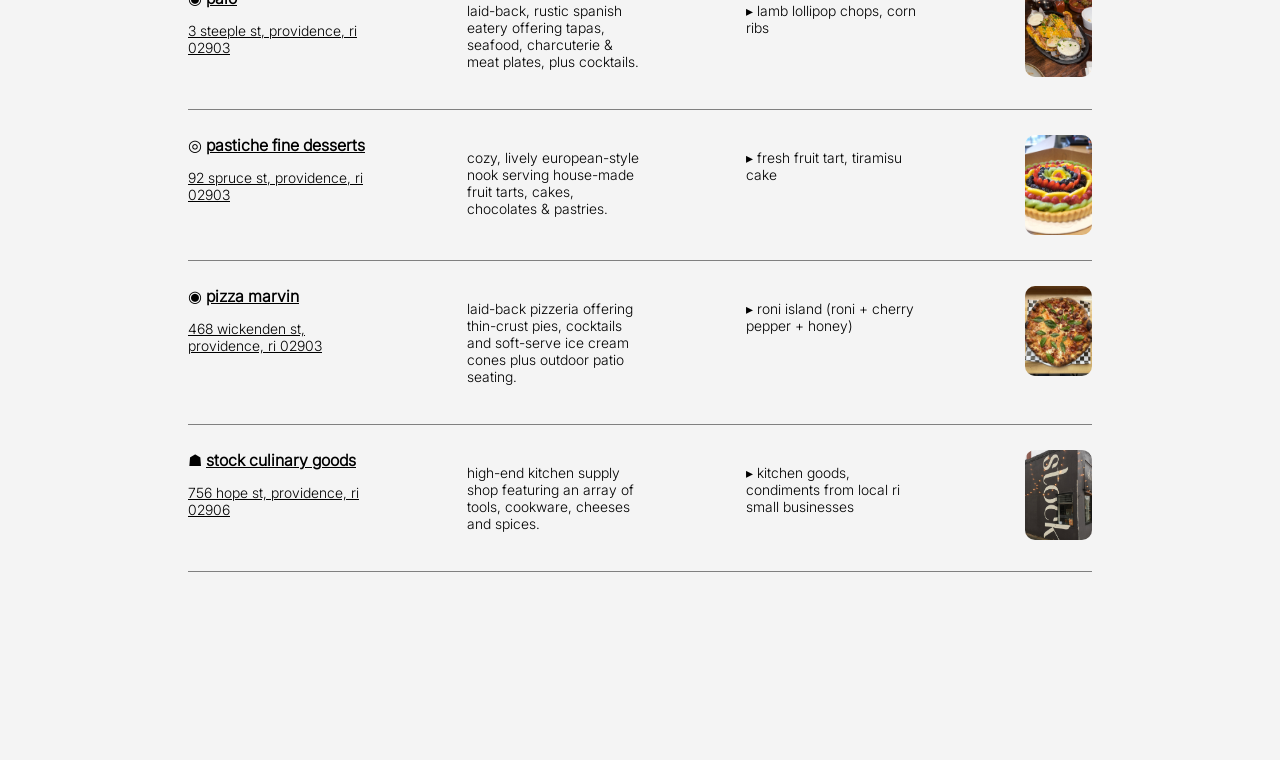
==== commit ba347a5e: "update" ====
--- a/index.html
+++ b/index.html
@@ -15,7 +15,7 @@
         <br>◉ large bites 
         <br>☗ boutiques</h2></div>
  
-        <div><h1>+itinerary</h1></div>
+        <div><h1><a href="itinerary.html">+itinerary</a></h1></div>
     </div>
 
     
@@ -30,7 +30,7 @@
         </p>
         <p>▸ grilled pizza, seasonal fruit tart</p>
        
-        <img src="images/al.gif" class="gif"> 
+        <img src="images/al.jpg" class="gif"> 
     </div>
 
     <div class="place">
@@ -40,7 +40,7 @@
         </div>
         <p>playful ice cream shop serving small-batch, seasonal flavors made with thoughtful ingredients, plus a warm, welcoming neighborhood vibe.</p>
         <p>▸ half / half (combo of any two flavors)</p>
-        <img src="images/big.gif" class="gif">
+        <img src="images/big.jpg" class="gif">
     </div>
 
     <div class="place">
@@ -50,7 +50,7 @@
         </div>
         <p>busy cafe roasting & serving fair trade, organic coffee on-site, plus herbal teas & outdoor seating.</p>
         <p>▸ hot cappuccino, cortado</p>
-        <img src="images/cofx.gif" class="gif">
+        <img src="images/cofx.jpg" class="gif">
     </div>
 
     <div class="place">
@@ -60,7 +60,7 @@
         </div>
         <p>coffeehouse serving breakfast and lunch fare, along with beer, cocktails and wine.</p>
         <p>▸ hashbrowns w/ smoked oyster aioli, any seasonal dishes</p>
-        <img src="images/frank.gif" class="gif">
+        <img src="images/frank.jpg" class="gif">
     </div>
 
     <div class="place">
@@ -70,7 +70,7 @@
             </div>
         <p>gift shop showcasing glassware, including vases and decorative items.</p>
         <p>▸ glass ornaments, glass vases</p>
-        <img src="images/gal.gif" class="gif">
+        <img src="images/gal.jpg" class="gif">
     </div>
 
     <div class="place">
@@ -80,7 +80,7 @@
         </div>
         <p>longtime independent toy store with children's books & games in a colorful interior.</p>
         <p>▸ jellycat, fidget toy galore</p>
-        <img src="images/hen.gif" class="gif">
+        <img src="images/hen.jpg" class="gif">
     </div>
 
     <div class="place">
@@ -90,7 +90,7 @@
         </div>
         <p>cozy community knitting club in providence, ri, gathering creatives to stitch together, share skills, and connect over craft in a welcoming, relaxed setting.</p> 
         <p>▸ any yarn (this store is a knitters dream)</p>
-        <img src="images/knit.gif" class="gif"> 
+        <img src="images/knit.jpg" class="gif"> 
     </div>
 
     <div class="place"> 
@@ -100,7 +100,7 @@
         </div>
         <p>inviting cafe serving a unique take on traditional jewish pastries, with a mission to share jewish traditions and culture.</p>
         <p>▸ jerusalem bagel w/ labneh, za’atar, olive oil</p>
-        <img src="images/oat.gif" class="gif">
+        <img src="images/oat.jpg" class="gif">
     </div>
 
     <div class="place">
@@ -110,7 +110,7 @@
             </div>
         <p>laid-back, rustic spanish eatery offering tapas, seafood, charcuterie & meat plates, plus cocktails.</p>
         <p>▸ lamb lollipop chops, corn ribs</p>
-        <img src="images/palo.gif" class="gif"> 
+        <img src="images/palo.jpeg" class="gif"> 
     </div>
 
     <div class="place">
@@ -120,7 +120,7 @@
         </div>
         <p>cozy, lively european-style nook serving house-made fruit tarts, cakes, chocolates & pastries.</p>
         <p>▸ fresh fruit tart, tiramisu cake</p>
-        <img src="images/pas.gif" class="gif"> 
+        <img src="images/pas.jpg" class="gif"> 
     </div>
 
     <div class="place">
@@ -130,7 +130,7 @@
         </div>
         <p>laid-back pizzeria offering thin-crust pies, cocktails and soft-serve ice cream cones plus outdoor patio seating.</p>
         <p>▸ roni island (roni + cherry pepper + honey)</p>
-       <img src="images/pizza.gif" class="gif"> 
+       <img src="images/pizza.jpg" class="gif"> 
     </div>
 
     <div class="place">
@@ -140,7 +140,7 @@
         </div>
         <p>high-end kitchen supply shop featuring an array of tools, cookware, cheeses and spices.</p>
         <p>▸ kitchen goods, condiments from local ri small businesses</p>
-        <img src="images/stock.gif" class="gif"> 
+        <img src="images/stock.jpg" class="gif"> 
     </div>
 </div>
 </body>
--- a/style.css
+++ b/style.css
@@ -6,24 +6,28 @@
 body{
     font-family:"inter";
 
-    padding: 160px;
+    padding: 180px;
     padding-top: 100px;
 
-    background-color: #fcfcfc;
+    background-color: rgb(244, 244, 244);
 
 }
 
 h1,h2{
-    font-size: 18px;
-    font-weight: 500;
+    font-size: 16px;
+    font-weight: 300;
 }
 
-p{
+p {
     font-size: 14px;
+    font-weight: 300;
+
 }
 
 span {
-  font-size: 14px;
+  font-size: 16px;
+  font-weight: 300;
+
 }
 
 #heading {
@@ -36,7 +40,7 @@
 #parent > div{
     display: grid;
     gap: 100px;
-    grid-template-columns: 2fr 2fr 2fr .8fr;
+    grid-template-columns: 2fr 2fr 2fr .75fr;
     padding-bottom: 25px;
     padding-top: 25px;
     border-bottom: .8px solid grey;
@@ -56,14 +60,10 @@
     color:black
 }
 
-a:hover { 
-    color: hotpink;
+a:hover {
+  background-color: rgb(208, 237, 255);
 }
 
-.gif {
-  filter: grayscale(100%);
-}
-
-.gif:hover {
-  filter: grayscale(0%);
-}
+img {
+  border-radius: 10px;
+}
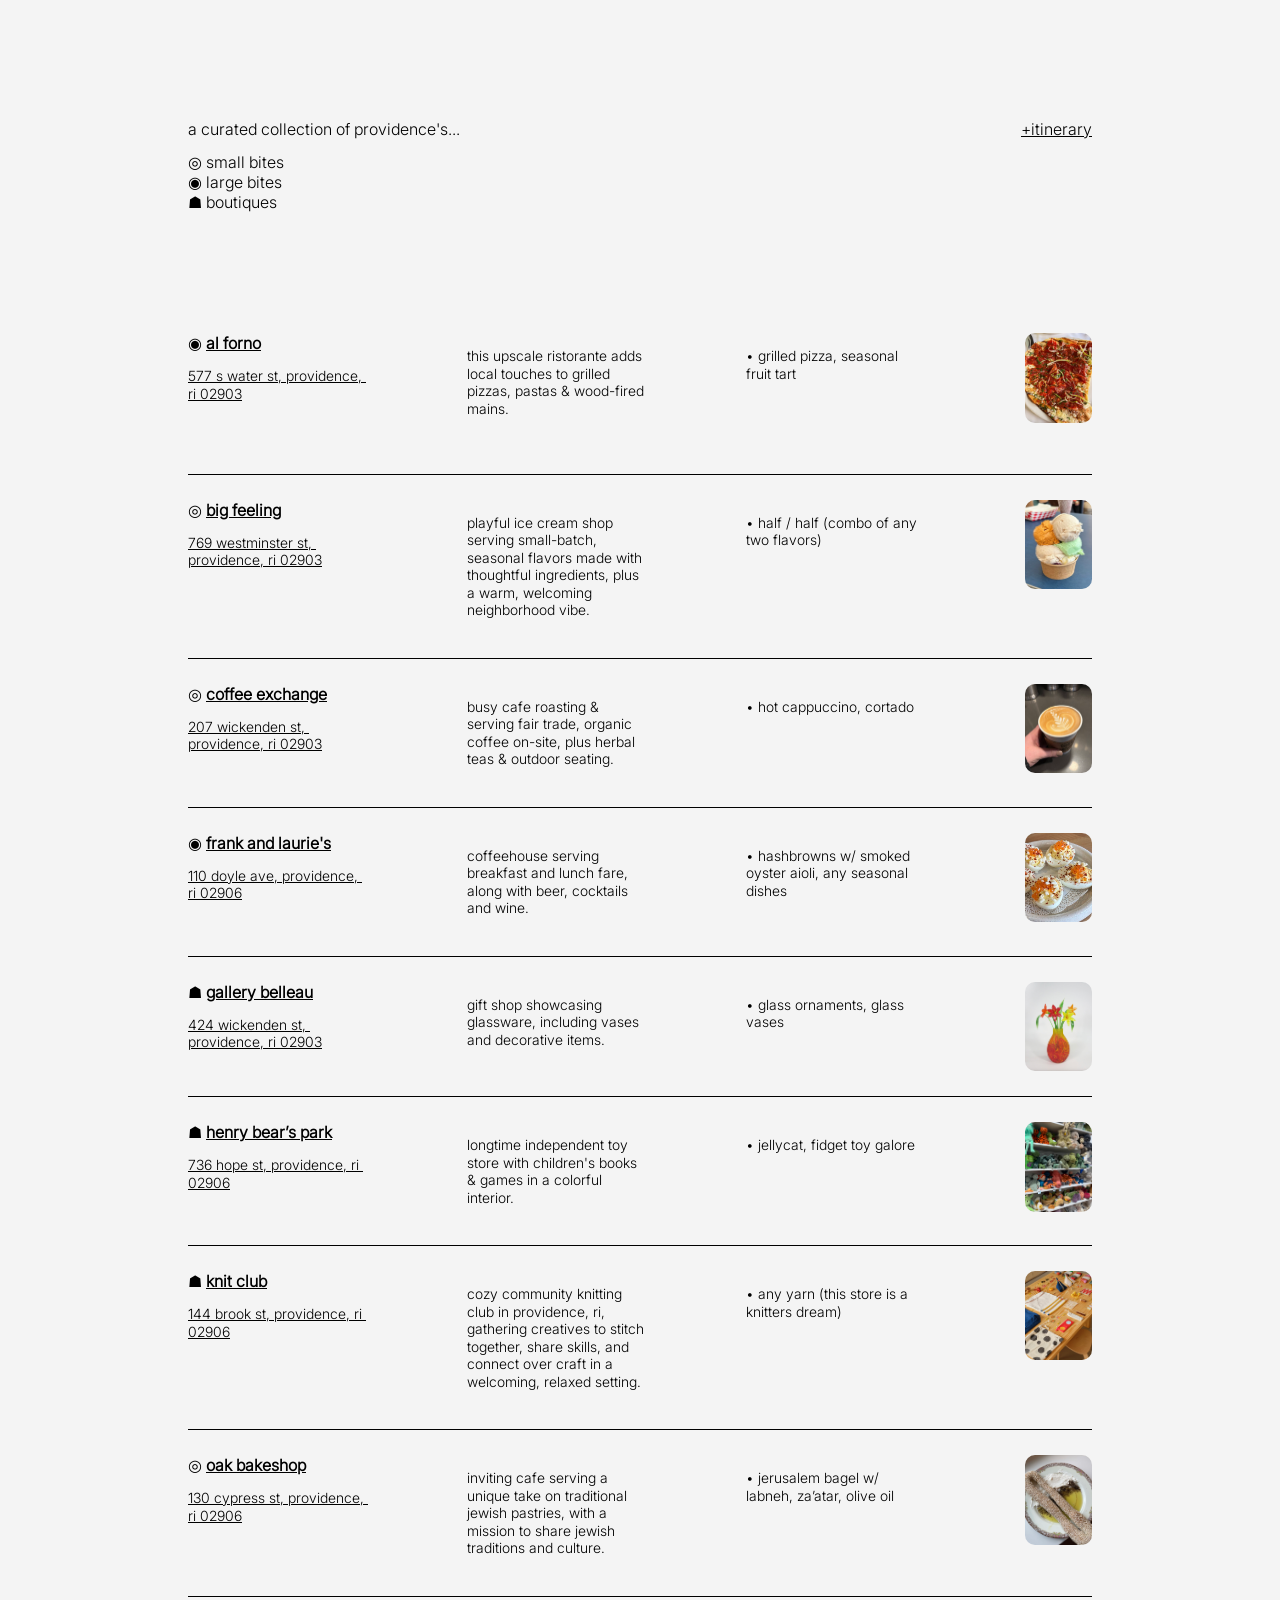
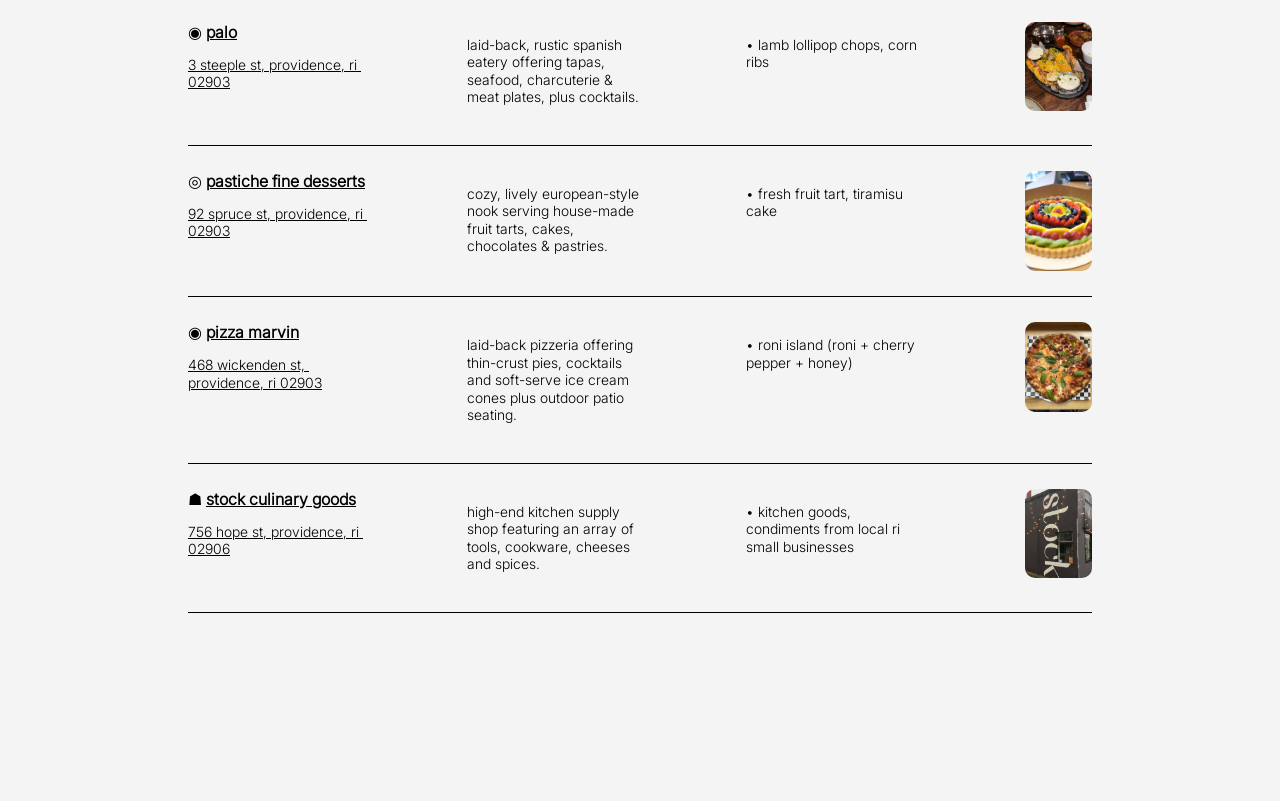
==== commit 57ec7ee1: "update" ====
--- a/index.html
+++ b/index.html
@@ -25,10 +25,9 @@
            <span>◉ <a target="_blank" s href="https://alforno.com"><b>al forno</b></a></span>
            <p><a target="_blank" s href="https://www.google.com/maps/place/Al+Forno+Restaurant/@41.8172946,-71.4032388,16z/data=!4m15!1m8!3m7!1s0x89e445170c5e3917:0x9ec5877bce706dd!2sAl+Forno+Restaurant!8m2!3d41.8172906!4d-71.4006639!10e1!16s%2Fm%2F0zrxqk6!3m5!1s0x89e445170c5e3917:0x9ec5877bce706dd!8m2!3d41.8172906!4d-71.4006639!16s%2Fm%2F0zrxqk6?entry=ttu&g_ep=EgoyMDI2MDEwNy4wIKXMDSoASAFQAw%3D%3D">577 s water st, providence, ri 02903</a></p> 
        </div>
-       <p>
-            this upscale ristorante adds local touches to grilled pizzas, pastas & wood-fired mains.
+       <p>this upscale ristorante adds local touches to grilled pizzas, pastas & wood-fired mains.
         </p>
-        <p>▸ grilled pizza, seasonal fruit tart</p>
+        <p>• grilled pizza, seasonal fruit tart</p>
        
         <img src="images/al.jpg" class="gif"> 
     </div>
@@ -39,7 +38,7 @@
             <p><a target="_blank" s href="https://www.google.com/maps/place/Big+Feeling+Ice+Cream/@41.8180741,-71.4209844,16z/data=!3m1!4b1!4m6!3m5!1s0x89e445972901b6d5:0xd31dcaf629eb8437!8m2!3d41.8180741!4d-71.4209844!16s%2Fg%2F11wx028qj8?entry=ttu&g_ep=EgoyMDI2MDEwNy4wIKXMDSoASAFQAw%3D%3D">769 westminster st, providence, ri 02903</a></p>
         </div>
         <p>playful ice cream shop serving small-batch, seasonal flavors made with thoughtful ingredients, plus a warm, welcoming neighborhood vibe.</p>
-        <p>▸ half / half (combo of any two flavors)</p>
+        <p>• half / half (combo of any two flavors)</p>
         <img src="images/big.jpg" class="gif">
     </div>
 
@@ -49,7 +48,7 @@
             <p><a target="_blank" s href="https://www.google.com/maps/place/Coffee+Exchange/@41.849495,-71.4331574,13z/data=!4m10!1m2!2m1!1scoffee+exchange!3m6!1s0x89e44538dcb1b205:0x7f18d53736181c74!8m2!3d41.819287!4d-71.3990847!15sCg9jb2ZmZWUgZXhjaGFuZ2VaESIPY29mZmVlIGV4Y2hhbmdlkgELY29mZmVlX3Nob3CaASRDaGREU1VoTk1HOW5TMFZLVTJSMFRrczFkV0psZUdwUlJSQULgAQD6AQQIABBM!16s%2Fg%2F1tkl4b88?hl=en-us&entry=ttu&g_ep=EgoyMDI2MDEwNy4wIKXMDSoASAFQAw%3D%3D">207 wickenden st, providence, ri 02903</a></p>
         </div>
         <p>busy cafe roasting & serving fair trade, organic coffee on-site, plus herbal teas & outdoor seating.</p>
-        <p>▸ hot cappuccino, cortado</p>
+        <p>• hot cappuccino, cortado</p>
         <img src="images/cofx.jpg" class="gif">
     </div>
 
@@ -59,7 +58,7 @@
             <p><a target="_blank" s href="https://www.google.com/maps/place/Frank+%26+Laurie's/@41.8389094,-71.4066012,17z/data=!3m1!4b1!4m6!3m5!1s0x89e445951634ce5b:0xa96dbe3b45023be1!8m2!3d41.8389054!4d-71.4040263!16s%2Fg%2F11vwwsp8xj?entry=ttu&g_ep=EgoyMDI2MDEwNy4wIKXMDSoASAFQAw%3D%3D">110 doyle ave, providence, ri 02906</a></p>
         </div>
         <p>coffeehouse serving breakfast and lunch fare, along with beer, cocktails and wine.</p>
-        <p>▸ hashbrowns w/ smoked oyster aioli, any seasonal dishes</p>
+        <p>• hashbrowns w/ smoked oyster aioli, any seasonal dishes</p>
         <img src="images/frank.jpg" class="gif">
     </div>
 
@@ -69,7 +68,7 @@
             <p><a target="_blank" s href="https://www.google.com/maps/place/Gallery+Belleau/@41.8201222,-71.3973476,17z/data=!3m1!4b1!4m6!3m5!1s0x89e44539de9e779d:0xe9a20b5c691b1d03!8m2!3d41.8201222!4d-71.3947727!16s%2Fg%2F1tf76jkd?entry=ttu&g_ep=EgoyMDI2MDEwNy4wIKXMDSoASAFQAw%3D%3D">424 wickenden st, providence, ri 02903</a></p>
             </div>
         <p>gift shop showcasing glassware, including vases and decorative items.</p>
-        <p>▸ glass ornaments, glass vases</p>
+        <p>• glass ornaments, glass vases</p>
         <img src="images/gal.jpg" class="gif">
     </div>
 
@@ -79,7 +78,7 @@
             <p><a target="_blank" s href="https://www.google.com/maps/place/Henry+Bear's+Park/@41.8470588,-72.0059654,10z/data=!4m10!1m2!2m1!1sHenry+Bear's+Park!3m6!1s0x89e444c53e3cab33:0xa7258ec29591a5b3!8m2!3d41.8470588!4d-71.3962242!15sChFIZW5yeSBCZWFyJ3MgUGFyayIDiAEBWhMiEWhlbnJ5IGJlYXIncyBwYXJrkgEJdG95X3N0b3Jl4AEA!16s%2Fg%2F11cn2yb5r8?entry=ttu&g_ep=EgoyMDI2MDEwNy4wIKXMDSoASAFQAw%3D%3D">736 hope st, providence, ri 02906</a></p>
         </div>
         <p>longtime independent toy store with children's books & games in a colorful interior.</p>
-        <p>▸ jellycat, fidget toy galore</p>
+        <p>• jellycat, fidget toy galore</p>
         <img src="images/hen.jpg" class="gif">
     </div>
 
@@ -89,7 +88,7 @@
             <p><a target="_blank" s href="https://www.google.com/maps/place/KNIT+CLUB/@41.82048,-71.4010409,16z/data=!3m1!4b1!4m6!3m5!1s0x89e445aebd7da13d:0x4e33446d07a8125d!8m2!3d41.820476!4d-71.398466!16s%2Fg%2F11y540ygj0?entry=ttu&g_ep=EgoyMDI2MDEwNy4wIKXMDSoASAFQAw%3D%3D">144 brook st, providence, ri 02906</a></p>
         </div>
         <p>cozy community knitting club in providence, ri, gathering creatives to stitch together, share skills, and connect over craft in a welcoming, relaxed setting.</p> 
-        <p>▸ any yarn (this store is a knitters dream)</p>
+        <p>• any yarn (this store is a knitters dream)</p>
         <img src="images/knit.jpg" class="gif"> 
     </div>
 
@@ -99,7 +98,7 @@
             <p><a target="_blank" s href="https://www.google.com/maps/place/Oak+Bakeshop/@41.8422651,-71.4051612,17z/data=!3m1!4b1!4m6!3m5!1s0x89e44565239c1e8b:0x482d2095164192ba!8m2!3d41.8422611!4d-71.4025863!16s%2Fg%2F11thr057zn?hl=en-us&entry=ttu&g_ep=EgoyMDI2MDEwNy4wIKXMDSoASAFQAw%3D%3D">130 cypress st, providence, ri 02906</a></p>
         </div>
         <p>inviting cafe serving a unique take on traditional jewish pastries, with a mission to share jewish traditions and culture.</p>
-        <p>▸ jerusalem bagel w/ labneh, za’atar, olive oil</p>
+        <p>• jerusalem bagel w/ labneh, za’atar, olive oil</p>
         <img src="images/oat.jpg" class="gif">
     </div>
 
@@ -109,7 +108,7 @@
             <p><a target="_blank" s href="https://www.google.com/maps/place/Palo/@41.8273397,-71.4123436,17z/data=!4m15!1m8!3m7!1s0x89e445557a79f9c5:0xde53461dd2050796!2sPalo!8m2!3d41.8273357!4d-71.4097687!10e1!16s%2Fg%2F11fp3q72sl!3m5!1s0x89e445557a79f9c5:0xde53461dd2050796!8m2!3d41.8273357!4d-71.4097687!16s%2Fg%2F11fp3q72sl?entry=ttu&g_ep=EgoyMDI2MDEwNy4wIKXMDSoASAFQAw%3D%3D">3 steeple st, providence, ri 02903</a></p>
             </div>
         <p>laid-back, rustic spanish eatery offering tapas, seafood, charcuterie & meat plates, plus cocktails.</p>
-        <p>▸ lamb lollipop chops, corn ribs</p>
+        <p>• lamb lollipop chops, corn ribs</p>
         <img src="images/palo.jpeg" class="gif"> 
     </div>
 
@@ -119,7 +118,7 @@
             <p><a target="_blank" s href="https://www.google.com/maps/place/Pastiche+Fine+Desserts/@41.8263494,-71.432072,21z/data=!4m6!3m5!1s0x89e4450b014b15bd:0x4443423495795745!8m2!3d41.824204!4d-71.426605!16s%2Fg%2F1tf_twr0?entry=ttu&g_ep=EgoyMDI2MDEwNy4wIKXMDSoASAFQAw%3D%3D">92 spruce st, providence, ri 02903</a></p>
         </div>
         <p>cozy, lively european-style nook serving house-made fruit tarts, cakes, chocolates & pastries.</p>
-        <p>▸ fresh fruit tart, tiramisu cake</p>
+        <p>• fresh fruit tart, tiramisu cake</p>
         <img src="images/pas.jpg" class="gif"> 
     </div>
 
@@ -129,7 +128,7 @@
         <p><a target="_blank" s href="https://www.google.com/maps/place/Pizza+Marvin/@41.8204385,-71.3986833,16z/data=!4m15!1m8!3m7!1s0x89e445e5009ca6a3:0x1f832dbc7c2581e3!2sPizza+Marvin!8m2!3d41.8204346!4d-71.3938124!10e9!16s%2Fg%2F11qp1cvwdt!3m5!1s0x89e445e5009ca6a3:0x1f832dbc7c2581e3!8m2!3d41.8204346!4d-71.3938124!16s%2Fg%2F11qp1cvwdt?entry=ttu&g_ep=EgoyMDI2MDEwNy4wIKXMDSoASAFQAw%3D%3D">468 wickenden st, providence, ri 02903</a></p>
         </div>
         <p>laid-back pizzeria offering thin-crust pies, cocktails and soft-serve ice cream cones plus outdoor patio seating.</p>
-        <p>▸ roni island (roni + cherry pepper + honey)</p>
+        <p>• roni island (roni + cherry pepper + honey)</p>
        <img src="images/pizza.jpg" class="gif"> 
     </div>
 
@@ -139,7 +138,7 @@
             <p><a target="_blank" s href="https://www.google.com/maps/place/Stock+Culinary+Goods/@41.84758,-71.3985279,17z/data=!3m1!4b1!4m6!3m5!1s0x89e444c50d5ee10f:0xeb68352dc3e19455!8m2!3d41.847576!4d-71.395953!16s%2Fg%2F12646smh8?entry=ttu&g_ep=EgoyMDI2MDEwNy4wIKXMDSoASAFQAw%3D%3D">756 hope st, providence, ri 02906</a></p>
         </div>
         <p>high-end kitchen supply shop featuring an array of tools, cookware, cheeses and spices.</p>
-        <p>▸ kitchen goods, condiments from local ri small businesses</p>
+        <p>• kitchen goods, condiments from local ri small businesses</p>
         <img src="images/stock.jpg" class="gif"> 
     </div>
 </div>
--- a/style.css
+++ b/style.css
@@ -21,6 +21,7 @@
 p {
     font-size: 14px;
     font-weight: 300;
+    line-height: 1.25;
 
 }
 
@@ -43,7 +44,7 @@
     grid-template-columns: 2fr 2fr 2fr .75fr;
     padding-bottom: 25px;
     padding-top: 25px;
-    border-bottom: .8px solid grey;
+    border-bottom: .8px solid rgb(0, 0, 0);
     
 }
 
@@ -51,6 +52,22 @@
     display: flex;
     flex-direction: column;
 }
+
+#guide > div{
+    display: grid;
+    gap: 100px;
+    padding-bottom: 25px;
+    padding-top: 25px;
+    border-bottom: .8px solid rgb(0, 0, 0);
+    
+}
+
+.thing > div {
+    display: flex;
+    flex-direction: column;
+}
+
+
 
 .place img {
     width: 100%;
@@ -61,9 +78,14 @@
 }
 
 a:hover {
-  background-color: rgb(208, 237, 255);
+  background-color: rgb(219, 241, 255);
 }
 
 img {
   border-radius: 10px;
-}+}
+
+p{
+    white-space: pre;
+    white-space: pre-wrap;
+}
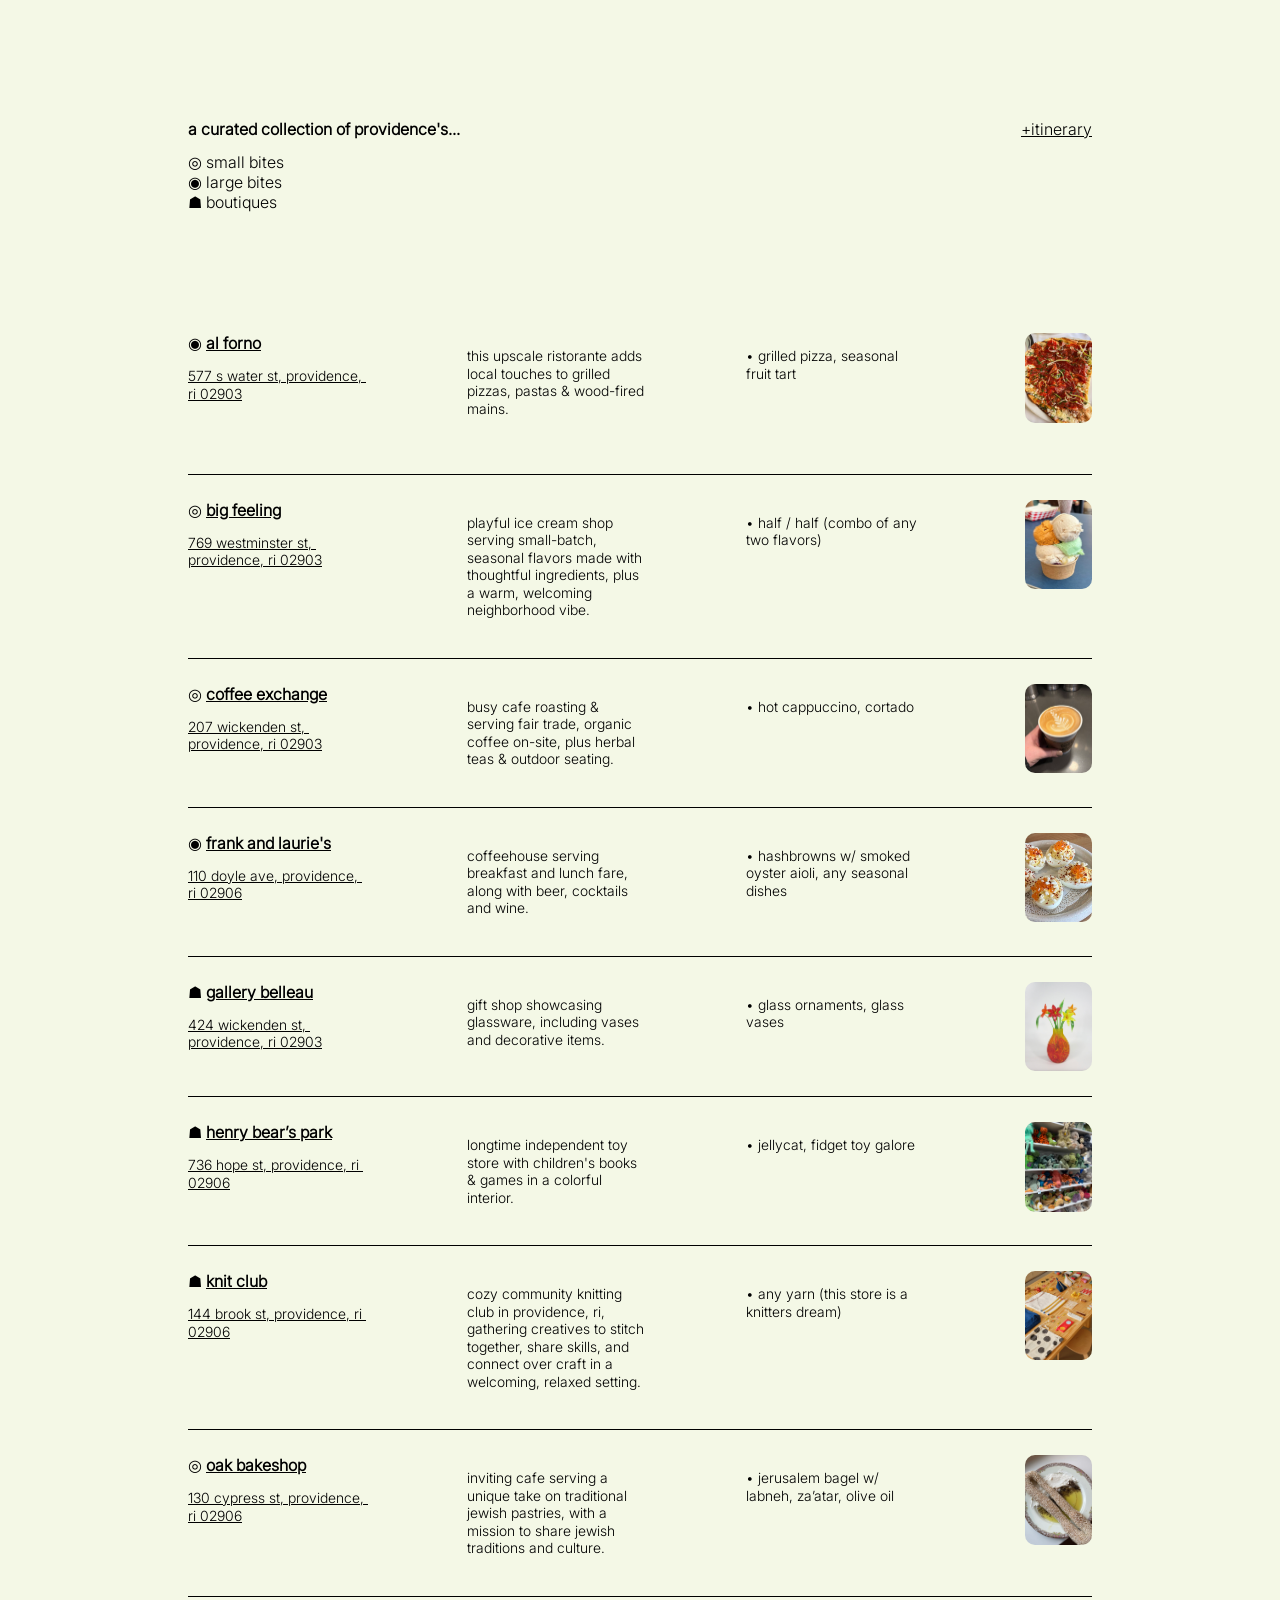
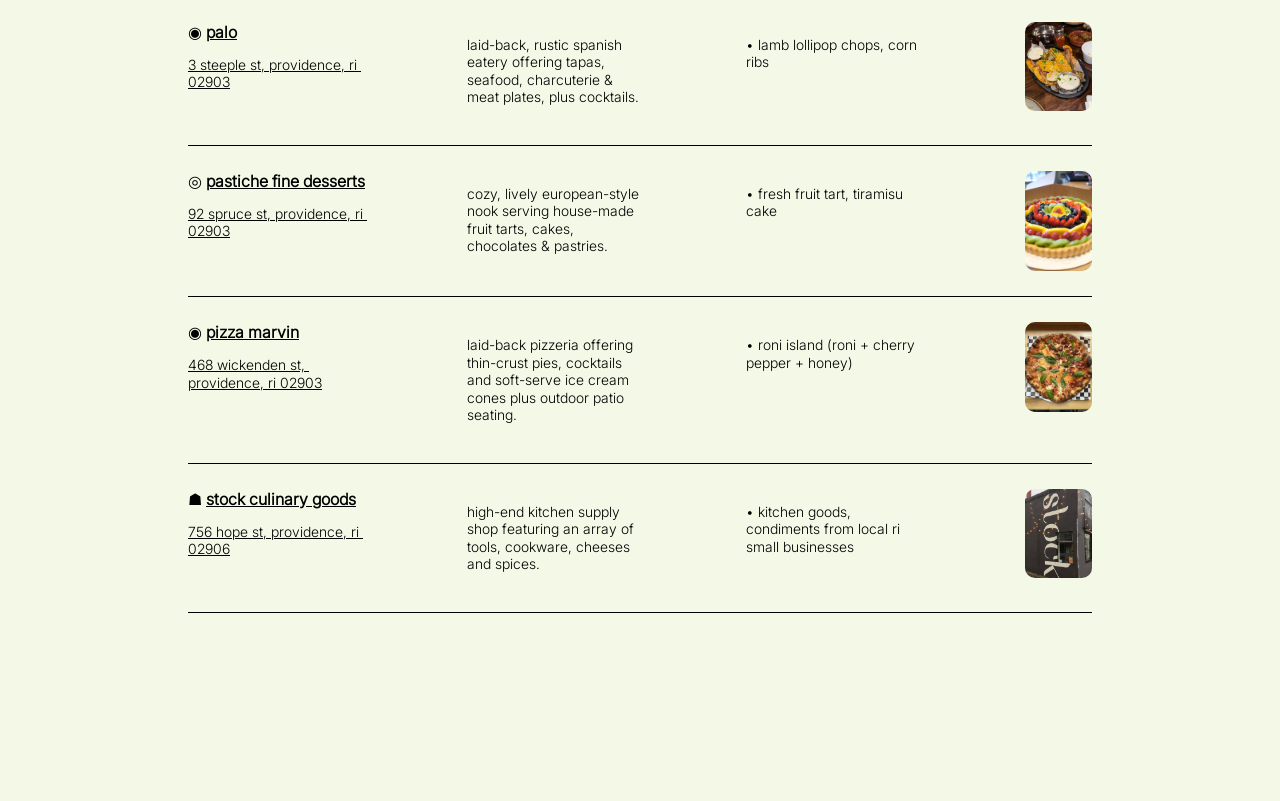
==== commit d548cec5: "update" ====
--- a/index.html
+++ b/index.html
@@ -10,7 +10,7 @@
     <div id="heading">
        
        <div>
-        <h1>a curated collection of providence's...</h1>
+        <h1><b>a curated collection of providence's...</b></h1>
         <h2>◎ small bites 
         <br>◉ large bites 
         <br>☗ boutiques</h2></div>
--- a/style.css
+++ b/style.css
@@ -9,7 +9,7 @@
     padding: 180px;
     padding-top: 100px;
 
-    background-color: rgb(244, 244, 244);
+    background-color: rgb(244, 248, 230);
 
 }
 
@@ -45,28 +45,12 @@
     padding-bottom: 25px;
     padding-top: 25px;
     border-bottom: .8px solid rgb(0, 0, 0);
-    
 }
 
 .place > div {
     display: flex;
     flex-direction: column;
 }
-
-#guide > div{
-    display: grid;
-    gap: 100px;
-    padding-bottom: 25px;
-    padding-top: 25px;
-    border-bottom: .8px solid rgb(0, 0, 0);
-    
-}
-
-.thing > div {
-    display: flex;
-    flex-direction: column;
-}
-
 
 
 .place img {
@@ -78,7 +62,7 @@
 }
 
 a:hover {
-  background-color: rgb(219, 241, 255);
+  background-color: rgb(255, 255, 255);
 }
 
 img {
